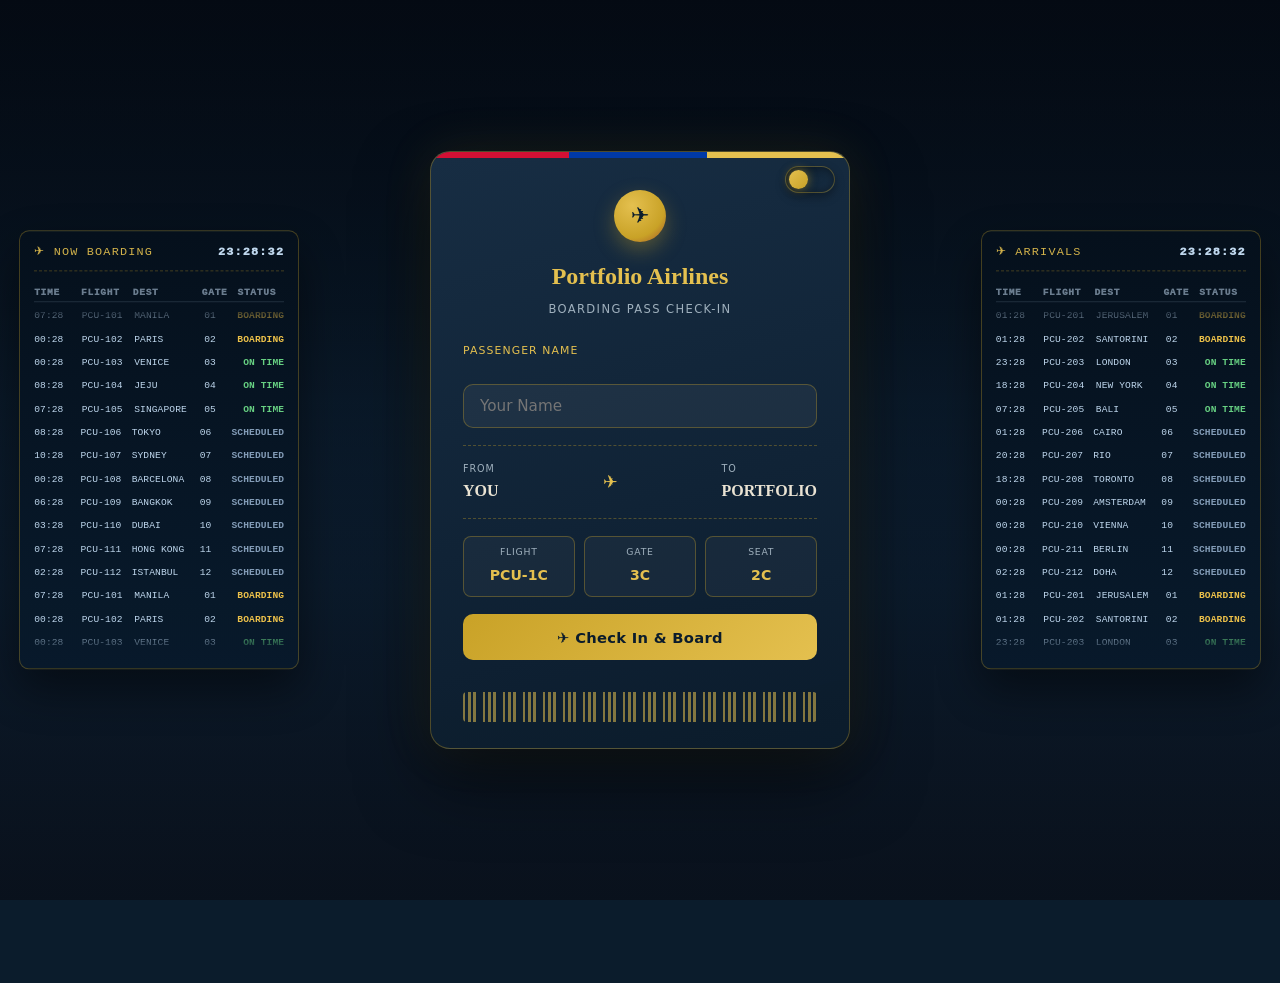
==== index.HTML @ b21888a1 "team ryzza" ====
<!DOCTYPE html>
<html lang="en">
<head>
  <meta charset="UTF-8" />
  <meta name="viewport" content="width=device-width, initial-scale=1.0" />
  <title>Soriano's Portfolio | Home</title>
  <link rel="stylesheet" href="style.CSS" />
  <link rel="stylesheet" href="fix.css" />
</head>
<body>

  <div class="network-glow"></div>

  <!-- NAVBAR -->
  <nav class="navbar">
    <div class="navbar-lang-corner" id="langDropdown">
      <button type="button" class="lang-dropdown-toggle" id="langDropdownToggle" aria-haspopup="listbox" aria-expanded="false">
        <img class="lang-flag" id="langDropdownFlag" src="https://flagcdn.com/24x18/us.png" alt="US flag" width="24" height="18">
        <span class="lang-code" id="langDropdownCode">EN</span>
        <svg class="lang-dropdown-arrow" viewBox="0 0 24 24" fill="none" xmlns="http://www.w3.org/2000/svg" aria-hidden="true">
          <path d="M6 9l6 6 6-6" stroke="currentColor" stroke-width="2" stroke-linecap="round" stroke-linejoin="round"/>
        </svg>
      </button>

      <ul class="lang-dropdown-menu" id="langDropdownMenu" role="listbox" aria-label="Language">
        <li role="option">
          <button type="button" class="lang-option" data-lang="en">
            <img class="lang-flag" src="https://flagcdn.com/24x18/us.png" alt="US flag" width="24" height="18">
            <span class="lang-name">English</span>
          </button>
        </li>

        <li role="option">
          <button type="button" class="lang-option" data-lang="es">
            <img class="lang-flag" src="https://flagcdn.com/24x18/es.png" alt="Spain flag" width="24" height="18">
            <span class="lang-name">Español</span>
          </button>
        </li>

        <li role="option">
          <button type="button" class="lang-option" data-lang="fr">
            <img class="lang-flag" src="https://flagcdn.com/24x18/fr.png" alt="France flag" width="24" height="18">
            <span class="lang-name">Français</span>
          </button>
        </li>

        <li role="option">
          <button type="button" class="lang-option" data-lang="ko">
            <img class="lang-flag" src="https://flagcdn.com/24x18/kr.png" alt="South Korea flag" width="24" height="18">
            <span class="lang-name">한국어</span>
          </button>
        </li>

        <li role="option">
          <button type="button" class="lang-option" data-lang="tl">
            <img class="lang-flag" src="https://flagcdn.com/24x18/ph.png" alt="Philippines flag" width="24" height="18">
            <span class="lang-name">Tagalog</span>
          </button>
        </li>

        <li role="option">
          <button type="button" class="lang-option" data-lang="ja">
            <img class="lang-flag" src="https://flagcdn.com/24x18/jp.png" alt="Japan flag" width="24" height="18">
            <span class="lang-name">日本語</span>
          </button>
        </li>
      </ul>
    </div>

    <ul>
      <li><a href="#page-home" class="nav-home" data-i18n="nav.home">Home</a></li>
      <li><a href="#about-me" class="nav-about" data-i18n="nav.about">About Me</a></li>
      <li><a href="#Skills" class="nav-skills" data-i18n="nav.skills">Skills</a></li>
      <li><a href="#Education" class="nav-education" data-i18n="nav.education">Education</a></li>
      <li><a href="#Achievements" class="nav-achievements" data-i18n="nav.achievements">Achievements</a></li>
      <li><a href="#Contact" class="nav-contact" data-i18n="nav.contact">Contact</a></li>
      <li class="mode-switch" id="modeSwitch">
        <span class="icon sun">☀️</span>
        <span class="icon moon">🌙</span>
      </li>
    </ul>
  </nav>

  <!-- HOME / HERO -->
  <section id="page-home">
    <div class="hero">
      <div class="hero-info">
        <span class="boarding-pass-label" data-i18n="hero.boardingPass">✈ BOARDING PASS</span>
        <span class="greeting"><strong data-i18n="hero.greeting">HELLO, I'M</strong></span>
        <h1>Gian Carlo D. Soriano</h1>
        <p class="subtitle" data-i18n="hero.subtitle">Bachelor of Science in Information Technology — 3rd-Year College Student</p>
        <h3 data-i18n="hero.tagline">"Learning technology today, serving the skies tomorrow"</h3>
        <a href="GIANSORIANO.pdf" download class="download-cv-btn">
          <svg viewBox="0 0 24 24" fill="none" xmlns="http://www.w3.org/2000/svg">
            <path d="M12 3V15M12 15L7 10M12 15L17 10" stroke="white" stroke-width="2" stroke-linecap="round" stroke-linejoin="round"/>
            <path d="M4 19H20" stroke="white" stroke-width="2" stroke-linecap="round"/>
          </svg>
          <span data-i18n="hero.cv">Download CV</span>
        </a>
      </div>

      <div class="hero-image-container">
        <img src="Picture.jpg" alt="Picture">
      </div>
    </div>

    <!-- FX teaser -->
    <a href="#about-me" class="fx-teaser" id="fxTeaser" aria-label="Live exchange rate preview: 1 US Dollar is about 58.50 pesos. Activate to see the full Currency Guide.">
      <span class="fx-teaser-icon" aria-hidden="true">💱</span>
      <span class="fx-teaser-text">
        <span class="fx-teaser-label">Live Exchange Rate</span>
        <span class="fx-teaser-value" id="fxTeaserValue"><img class="fx-teaser-flag" src="https://flagcdn.com/24x18/us.png" srcset="https://flagcdn.com/48x36/us.png 2x" width="24" height="18" alt="">1 USD ≈ ₱58.50</span>
      </span>
      <span class="fx-teaser-cta" aria-hidden="true">See full board →</span>
    </a>
  </section>

  <!-- ABOUT ME -->
  <section id="about-me" class="Content">
    <header>
      <span class="gate-tag" data-i18n="about.gate">Gate 01 · About</span>
      <h1 data-i18n="about.title">About Me</h1>
    </header>

    <p class="section-subtitle" data-i18n-html="about.text">
      Hi, my name is <strong>Gian Carlo D. Soriano</strong>, a 19-year-old third-year college student at
      Philippine Christian University, taking up Bachelor of Science in Information Technology.
      I don't back down from challenges — I'd rather meet them head-on. I may not end up working as a full-time developer,
      but I'm open to wherever this degree takes me. Outside of tech, I'm also working toward a future in service,
      with hopes of becoming a <strong>Flight Attendant</strong> someday. The precision, discipline, and adaptability
      I'm learning in IT are things I plan to carry with me, no matter where I end up.
    </p>

    <h3 data-i18n="about.tagline">Soon to be part of Philippine Airlines as a Flight Attendant.</h3>
  </section>

  <!-- Dream Destinations -->
  <section class="destinations-showcase" id="Destinations">
    <header class="destinations-header">
      <span class="destinations-tag" data-i18n="destinations.tag">✈ Now Boarding · Bucket List</span>
      <h2 data-i18n="destinations.title">Dream Destinations</h2>
      <p class="destinations-subtitle" data-i18n="destinations.subtitle">Places on my flight plan — where I hope to touch down someday.</p>
    </header>

    <div class="destinations-grid">
      <div class="destination-card">
        <img src="https://commons.wikimedia.org/wiki/Special:FilePath/Boracay_White_Beach.png?width=800" alt="Boracay, Philippines" loading="lazy">
        <span class="destination-caption"><strong>Boracay</strong><small>Philippines</small></span>
      </div>

      <div class="destination-card">
        <img src="https://commons.wikimedia.org/wiki/Special:FilePath/Eiffel_Tower_at_night_20150801-2.jpg?width=800" alt="Eiffel Tower, France" loading="lazy">
        <span class="destination-caption"><strong>Eiffel Tower</strong><small>France</small></span>
      </div>

      <div class="destination-card">
        <img src="https://commons.wikimedia.org/wiki/Special:FilePath/Rialto_Gondoliers.jpg?width=800" alt="Venice, Italy" loading="lazy">
        <span class="destination-caption"><strong>Venice</strong><small>Italy</small></span>
      </div>

      <div class="destination-card">
        <img src="https://commons.wikimedia.org/wiki/Special:FilePath/Korea-Jejudo-Cliff-01.jpg?width=800" alt="Jeju Island, South Korea" loading="lazy">
        <span class="destination-caption"><strong>Jeju Island</strong><small>South Korea</small></span>
      </div>

      <div class="destination-card">
        <img src="https://commons.wikimedia.org/wiki/Special:FilePath/Supertree_Grove,_Gardens_by_the_Bay,_Singapore_-_20120712-02.jpg?width=800" alt="Gardens by the Bay, Singapore" loading="lazy">
        <span class="destination-caption"><strong>Gardens by the Bay</strong><small>Singapore</small></span>
      </div>

      <div class="destination-card">
        <img src="https://commons.wikimedia.org/wiki/Special:FilePath/Dome_of_the_Rock_by_Peter_Mulligan.jpg?width=800" alt="Jerusalem, Israel" loading="lazy">
        <span class="destination-caption"><strong>Jerusalem</strong><small>Israel</small></span>
      </div>

      <div class="destination-card">
        <img src="https://commons.wikimedia.org/wiki/Special:FilePath/Oia,_Santorini_HDR_sunset.jpg?width=800" alt="Santorini, Greece" loading="lazy">
        <span class="destination-caption"><strong>Santorini</strong><small>Greece</small></span>
      </div>

      <div class="destination-card">
        <img src="https://commons.wikimedia.org/wiki/Special:FilePath/Elizabeth_Tower_and_the_north_front_of_the_Palace_of_Westminster,_London.jpg?width=800" alt="Big Ben, United Kingdom" loading="lazy">
        <span class="destination-caption"><strong>Big Ben</strong><small>United Kingdom</small></span>
      </div>

      <div class="destination-card">
        <img src="https://commons.wikimedia.org/wiki/Special:FilePath/Statue_of_Liberty_and_a_sightseeing_boat,_Liberty_Island,_New_York.jpg?width=800" alt="Statue of Liberty, USA" loading="lazy">
        <span class="destination-caption"><strong>Statue of Liberty</strong><small>USA</small></span>
      </div>

      <div class="destination-card">
        <img src="https://commons.wikimedia.org/wiki/Special:FilePath/Dubai_skyline_2015_%28crop%29.jpg?width=800" alt="Burj Khalifa, UAE" loading="lazy">
        <span class="destination-caption"><strong>Burj Khalifa</strong><small>UAE</small></span>
      </div>

      <div class="destination-card">
        <img src="https://commons.wikimedia.org/wiki/Special:FilePath/Fl%C3%A5msbana_train_at_Fl%C3%A5m_Station.jpg?width=800" alt="Flåmsbana, Norway" loading="lazy">
        <span class="destination-caption"><strong>Flåmsbana</strong><small>Norway</small></span>
      </div>

      <div class="destination-card">
        <img src="https://commons.wikimedia.org/wiki/Special:FilePath/Tegallalang_Rice_Terraces_Bali_1.jpg?width=800" alt="Bali, Indonesia" loading="lazy">
        <span class="destination-caption"><strong>Bali</strong><small>Indonesia</small></span>
      </div>
    </div>

    <!-- Foreign Exchange board -->
    <div class="fxboard" id="fxboard" role="region" aria-labelledby="fxboardTitleLabel">
      <div class="fxboard-header">
        <span class="fxboard-title" id="fxboardTitleLabel">Currency Guide</span>
        <div class="fxboard-clock">
          <span class="fxboard-time" id="fxboardTime">--:-- --</span>
          <span class="fxboard-date" id="fxboardDate">—</span>
        </div>
      </div>
      <div class="fxboard-body">
        <div class="fxboard-col" id="fxboardColA" role="table" aria-label="Exchange rates, part 1">
          <div class="fxboard-colhead" role="row">
            <span role="columnheader">COUNTRY</span><span role="columnheader">CURRENCY</span><span role="columnheader">RATE</span>
          </div>
        </div>
        <div class="fxboard-col" id="fxboardColB" role="table" aria-label="Exchange rates, part 2">
          <div class="fxboard-colhead" role="row">
            <span role="columnheader">COUNTRY</span><span role="columnheader">CURRENCY</span><span role="columnheader">RATE</span>
          </div>
        </div>
      </div>
      <p class="fxboard-credit">₱ value per 1 unit of foreign currency — live rates via <a href="https://www.frankfurter.app/" target="_blank" rel="noopener">Frankfurter.app</a> where available</p>
    </div>
  </section>

  <!-- Destination Lightbox -->
  <div class="destination-lightbox" id="destinationLightbox" aria-hidden="true">
    <button class="destination-lightbox-close" id="destinationLightboxClose" aria-label="Close">&times;</button>
    <button class="destination-lightbox-nav destination-lightbox-prev" id="destinationLightboxPrev" type="button" aria-label="Previous destination">&lsaquo;</button>
    <button class="destination-lightbox-nav destination-lightbox-next" id="destinationLightboxNext" type="button" aria-label="Next destination">&rsaquo;</button>
    <figure class="destination-lightbox-figure">
      <div class="destination-lightbox-stamp" id="destinationLightboxStamp" aria-hidden="true">
        <span>&#9992;</span>BUCKET LIST<span>CLEARED</span>
      </div>
      <img class="destination-lightbox-img" id="destinationLightboxImg" src="" alt="">
      <figcaption class="destination-lightbox-caption" id="destinationLightboxCaption"></figcaption>
    </figure>
  </div>

  <!-- SKILLS -->
  <section id="Skills" class="Content">
    <header>
      <span class="gate-tag" data-i18n="skills.gate">Gate 02 · Skills</span>
      <h1 data-i18n="skills.title">Skills</h1>
    </header>

    <ul class="skills-list">
      <li class="skill-card">
        <div class="skill-badge" aria-hidden="true">
          <span class="skill-wing skill-wing-left"></span>
          <span class="skill-emblem">🗨️</span>
          <span class="skill-wing skill-wing-right"></span>
        </div>
        <h3 class="skill-title" data-i18n="skills.communication.title">Communication</h3>
        <p class="skill-desc" data-i18n="skills.communication.desc">I speak up when it matters. I try to communicate ideas clearly and respectfully so we avoid misunderstandings and stay on the same page.</p>
      </li>

      <li class="skill-card">
        <div class="skill-badge" aria-hidden="true">
          <span class="skill-wing skill-wing-left"></span>
          <span class="skill-emblem">🧭</span>
          <span class="skill-wing skill-wing-right"></span>
        </div>
        <h3 class="skill-title" data-i18n="skills.leadership.title">Leadership</h3>
        <p class="skill-desc" data-i18n="skills.leadership.desc">For me, leadership isn't about giving orders — it's about earning people's trust. I try to guide, help, and encourage others so everyone gets a chance to contribute.</p>
      </li>

      <li class="skill-card">
        <div class="skill-badge" aria-hidden="true">
          <span class="skill-wing skill-wing-left"></span>
          <span class="skill-emblem">🤝</span>
          <span class="skill-wing skill-wing-right"></span>
        </div>
        <h3 class="skill-title" data-i18n="skills.teamwork.title">Teamwork</h3>
        <p class="skill-desc" data-i18n="skills.teamwork.desc">I collaborate openly, with respect and understanding, to help build a more positive environment — because no one should have to succeed alone.</p>
      </li>

      <li class="skill-card">
        <div class="skill-badge" aria-hidden="true">
          <span class="skill-wing skill-wing-left"></span>
          <span class="skill-emblem">💡</span>
          <span class="skill-wing skill-wing-right"></span>
        </div>
        <h3 class="skill-title" data-i18n="skills.initiative.title">Initiative</h3>
        <p class="skill-desc" data-i18n="skills.initiative.desc">I act on my own without waiting to be told. I look for ways to improve and stay eager to learn and take on more.</p>
      </li>
    </ul>
  </section>

  <!-- EDUCATION -->
  <section id="Education" class="Content">
    <header>
      <span class="gate-tag" data-i18n="education.gate">Gate 03 · Education</span>
      <h1 data-i18n="education.title">Education</h1>
    </header>

    <ul class="education-list">
      <li data-i18n-html="education.primary"><strong>Primary:</strong> Epifanio Delos Santos Elementary School (2012 - 2018)</li>
      <li data-i18n-html="education.secondary"><strong>Secondary:</strong> Manuel G. Araullo High School (2018 - 2022)</li>
      <li data-i18n-html="education.seniorHigh"><strong>Senior High School:</strong> Philippine Christian University Manila (2022 - 2024)</li>
      <li data-i18n-html="education.tertiary"><strong>Tertiary:</strong> Philippine Christian University Manila (2024 - Present)</li>
    </ul>
  </section>

  <!-- ACHIEVEMENTS -->
  <section id="Achievements" class="Content">
    <header>
      <span class="gate-tag" data-i18n="achievements.gate">Gate 04 · Achievements</span>
      <h1 data-i18n="achievements.title">Achievements</h1>
    </header>

    <ul class="achievements-list">
      <li data-icon="&#10003;"><a data-i18n="achievements.cert">Certificate Awardee (From Elementary to College)</a></li>
      <li data-icon="&#10022;"><a data-i18n="achievements.scholarship">Academic Scholarship Recipient</a></li>
      <li data-icon="&#9819;"><a data-i18n="achievements.classRep">Class Representative/President</a></li>
      <li data-icon="&#9873;"><a data-i18n="achievements.studentRep">Student Intramurals Representative (COI Dept. 2026)</a></li>
      <li data-icon="&#10070;"><a data-i18n="achievements.pro">Public Relations Officer (JPCS Org)</a></li>
      <li data-icon="&#9733;"><a data-i18n="achievements.honor">Consistent Honor (Grade 10 to Grade 12)</a></li>
    </ul>
  </section>

  <!-- CONTACT -->
  <section id="Contact">
    <header>
      <span class="gate-tag" data-i18n="contact.gate">Gate 05 · Contact</span>
      <h1 data-i18n="contact.title">Contact</h1>
    </header>
    <p>📞 09199360292</p>
    <p>✉️ sorianogiancarlo40@gmail.com</p>
    <p>📘 <a href="https://www.facebook.com/gian.soriano.935081" target="_blank" rel="noopener" class="contact-link">Gian Soriano</a></p>
    <p>🏠 San Isidro St. Singalong Malate Manila</p>
  </section>

  <footer>
    <p data-i18n="footer.text">&copy; 2026 Gian Soriano. All rights reserved.</p>
  </footer>

  <!-- Country Transition -->
  <div class="country-transition" id="countryTransition" aria-hidden="true">
    <div class="country-transition-bg" id="countryTransitionBg"></div>
    <div class="country-transition-veil"></div>
    <div class="country-transition-content">
      <span class="country-transition-flag" id="countryTransitionFlag"></span>
      <h2 class="country-transition-place" id="countryTransitionPlace"></h2>
    </div>
  </div>

  <!-- AI CHATBOT -->
  <div class="chatbot-toggle" id="chatbotToggle" role="button" tabindex="0" aria-label="Open chat assistant" aria-haspopup="dialog">
    <svg viewBox="0 0 24 24" fill="none" xmlns="http://www.w3.org/2000/svg">
      <path d="M21 3L2 10.5L10.5 13.5M21 3L13.5 21L10.5 13.5M21 3L10.5 13.5" stroke="white" stroke-width="2" stroke-linecap="round" stroke-linejoin="round"/>
    </svg>
  </div>

  <div class="chatbot-container" id="chatbotContainer">
    <header class="chatbot-header">
      <h3 data-i18n="chatbot.title">AI Assistant 🤖</h3>
      <button class="chatbot-close" id="chatbotClose">✕</button>
    </header>

    <div class="chatbot-messages" id="chatbotMessages">
      <div class="message bot-message" id="chatbotInitialMessage" data-i18n="chatbot.greeting">
        👋 Hello! Welcome to my Portfolio! How can I help you today?
      </div>
    </div>

    <form class="chatbot-input" id="chatbotForm">
      <input type="text" placeholder="Type your message..." id="chatbotText" data-i18n-placeholder="chatbot.placeholder" required>
      <button type="submit">➤</button>
    </form>
  </div>

  <!-- Boarding Pass Check-In Gate -->
  <div class="checkin-gate gate-hidden" id="checkinGate">
    <video class="checkin-gate-video checkin-gate-video-dark" id="checkinGateVideoDark" autoplay muted loop playsinline preload="auto" poster="https://commons.wikimedia.org/wiki/Special:FilePath/New_york_times_square-terabass.jpg?width=1200">
      <source src="https://videos.pexels.com/video-files/17898698/17898698-uhd_2560_1440_30fps.mp4" type="video/mp4">
    </video>

    <video class="checkin-gate-video checkin-gate-video-light" id="checkinGateVideoLight" muted loop playsinline preload="auto" poster="https://commons.wikimedia.org/wiki/Special:FilePath/Boracay_White_Beach.png?width=1200">
      <source src="https://cdn.pixabay.com/video/2023/07/29/173725-849818601_large.mp4" type="video/mp4">
    </video>
    <div class="checkin-gate-overlay"></div>

  <!-- Decorative airport departure/arrival boards — flank the boarding pass card. -->
  <div class="departure-board departure-board-left" aria-hidden="true">
  <div class="departure-board-title">
    ✈ NOW BOARDING <span class="departure-board-clock">00:00:00</span>
  </div>
  <div class="departure-board-row departure-board-head">
    <span>TIME</span><span>FLIGHT</span><span>DEST</span><span>GATE</span><span>STATUS</span>
  </div>
  <div class="departure-board-scroll">
    <div class="departure-board-list" id="departureBoardListLeft">
      <div class="departure-board-row" data-time="05:12" data-tz="Asia/Manila">
        <span class="db-time">--:--</span><span>PCU-101</span><span>MANILA</span><span>01</span><span class="db-status">--</span>
      </div>

      <div class="departure-board-row" data-time="05:28" data-tz="Europe/Paris">
        <span class="db-time">--:--</span><span>PCU-102</span><span>PARIS</span><span>02</span><span class="db-status">--</span>
      </div>

      <div class="departure-board-row" data-time="05:45" data-tz="Europe/Rome">
        <span class="db-time">--:--</span><span>PCU-103</span><span>VENICE</span><span>03</span><span class="db-status">--</span>
      </div>
      
      <div class="departure-board-row" data-time="06:03" data-tz="Asia/Seoul">
        <span class="db-time">--:--</span><span>PCU-104</span><span>JEJU</span><span>04</span><span class="db-status">--</span>
      </div>

      <div class="departure-board-row" data-time="06:22" data-tz="Asia/Singapore">
        <span class="db-time">--:--</span><span>PCU-105</span><span>SINGAPORE</span><span>05</span><span class="db-status">--</span>
      </div>
      
      <div class="departure-board-row" data-time="06:45" data-tz="Asia/Tokyo">
        <span class="db-time">--:--</span><span>PCU-106</span><span>TOKYO</span><span>06</span><span class="db-status">--</span>
      </div>

      <div class="departure-board-row" data-time="07:10" data-tz="Australia/Sydney">
        <span class="db-time">--:--</span><span>PCU-107</span><span>SYDNEY</span><span>07</span><span class="db-status">--</span>
      </div>

      <div class="departure-board-row" data-time="07:38" data-tz="Europe/Madrid">
        <span class="db-time">--:--</span><span>PCU-108</span><span>BARCELONA</span><span>08</span><span class="db-status">--</span>
      </div>

      <div class="departure-board-row" data-time="08:10" data-tz="Asia/Bangkok">
        <span class="db-time">--:--</span><span>PCU-109</span><span>BANGKOK</span><span>09</span><span class="db-status">--</span>
      </div>

      <div class="departure-board-row" data-time="08:45" data-tz="Asia/Dubai">
        <span class="db-time">--:--</span><span>PCU-110</span><span>DUBAI</span><span>10</span><span class="db-status">--</span>
      </div>

      <div class="departure-board-row" data-time="09:25" data-tz="Asia/Hong_Kong">
        <span class="db-time">--:--</span><span>PCU-111</span><span>HONG KONG</span><span>11</span><span class="db-status">--</span>
      </div>

      <div class="departure-board-row" data-time="10:05" data-tz="Europe/Istanbul">
        <span class="db-time">--:--</span><span>PCU-112</span><span>ISTANBUL</span><span>12</span><span class="db-status">--</span>
      </div>

      </div>
    </div>
  </div>
  
  <div class="departure-board departure-board-right" aria-hidden="true">
  <div class="departure-board-title">
    ✈ ARRIVALS <span class="departure-board-clock">00:00:00</span>
  </div>
  <div class="departure-board-row departure-board-head">
    <span>TIME</span><span>FLIGHT</span><span>DEST</span><span>GATE</span><span>STATUS</span>
  </div>
  <div class="departure-board-scroll">
    <div class="departure-board-list" id="departureBoardListRight">
      <div class="departure-board-row" data-time="05:18" data-tz="Asia/Jerusalem">
        <span class="db-time">--:--</span><span>PCU-201</span><span>JERUSALEM</span><span>01</span><span class="db-status">--</span>
      </div>

      <div class="departure-board-row" data-time="05:34" data-tz="Europe/Athens">
        <span class="db-time">--:--</span><span>PCU-202</span><span>SANTORINI</span><span>02</span><span class="db-status">--</span>
      </div>

      <div class="departure-board-row" data-time="05:52" data-tz="Europe/London">
        <span class="db-time">--:--</span><span>PCU-203</span><span>LONDON</span><span>03</span><span class="db-status">--</span>
      </div>

      <div class="departure-board-row" data-time="06:10" data-tz="America/New_York">
        <span class="db-time">--:--</span><span>PCU-204</span><span>NEW YORK</span><span>04</span><span class="db-status">--</span>
      </div>

      <div class="departure-board-row" data-time="06:30" data-tz="Asia/Makassar">
        <span class="db-time">--:--</span><span>PCU-205</span><span>BALI</span><span>05</span><span class="db-status">--</span>
      </div>

      <div class="departure-board-row" data-time="06:52" data-tz="Africa/Cairo">
        <span class="db-time">--:--</span><span>PCU-206</span><span>CAIRO</span><span>06</span><span class="db-status">--</span>
      </div>

      <div class="departure-board-row" data-time="07:18" data-tz="America/Sao_Paulo">
        <span class="db-time">--:--</span><span>PCU-207</span><span>RIO</span><span>07</span><span class="db-status">--</span>
      </div>

      <div class="departure-board-row" data-time="07:45" data-tz="America/Toronto">
        <span class="db-time">--:--</span><span>PCU-208</span><span>TORONTO</span><span>08</span><span class="db-status">--</span>
      </div>

      <div class="departure-board-row" data-time="08:15" data-tz="Europe/Amsterdam">
        <span class="db-time">--:--</span><span>PCU-209</span><span>AMSTERDAM</span><span>09</span><span class="db-status">--</span>
      </div>

      <div class="departure-board-row" data-time="08:50" data-tz="Europe/Vienna">
        <span class="db-time">--:--</span><span>PCU-210</span><span>VIENNA</span><span>10</span><span class="db-status">--</span>
      </div>

      <div class="departure-board-row" data-time="09:20" data-tz="Europe/Berlin">
        <span class="db-time">--:--</span><span>PCU-211</span><span>BERLIN</span><span>11</span><span class="db-status">--</span>
      </div>

      <div class="departure-board-row" data-time="09:55" data-tz="Asia/Qatar">
        <span class="db-time">--:--</span><span>PCU-212</span><span>DOHA</span><span>12</span><span class="db-status">--</span>
      </div>
      
      </div>
    </div>
  </div>
  
  <div class="checkin-card" id="checkinCard">
  <div class="checkin-mode-switch" id="checkinModeSwitch" role="button" tabindex="0" aria-label="Toggle background theme">
    <span class="icon sun">☀️</span>
    <span class="icon moon">🌙</span>
  </div>
  <div class="checkin-stripe"></div>
  <header class="checkin-header">
    <span class="checkin-plane-badge">✈</span>
    <h2>Portfolio Airlines</h2>
    <span class="checkin-tagline">Boarding Pass Check-In</span>
  </header>

  <div class="checkin-body">
    <label for="checkinName">Passenger Name</label>
    <input type="text" id="checkinName" placeholder="Your Name" autocomplete="off" maxlength="30">
    <p class="checkin-error" id="checkinError">Incorrect Name</p>

    <div class="checkin-route">
      <div class="checkin-route-point">
        <span>FROM</span>
        <strong>YOU</strong>
      </div>
      <span class="checkin-route-plane">✈</span>
      <div class="checkin-route-point">
        <span>TO</span>
        <strong>PORTFOLIO</strong>
      </div>
    </div>

    <div class="checkin-details">
      <div><span>FLIGHT</span><strong>PCU-1C</strong></div>
      <div><span>GATE</span><strong>3C</strong></div>
      <div><span>SEAT</span><strong id="checkinSeat">2C</strong></div>
    </div>

    <button type="button" id="checkinSubmit" class="checkin-btn">
      <span>✈ Check In &amp; Board</span>
    </button>
  </div>

    <div class="checkin-barcode" aria-hidden="true"></div>
  </div>
  </div>

  <script src="script.js"></script>
</body>
</html>
---- style.CSS ----
/* =============================================================
   FLIGHT PLAN — portfolio theme (v5, cabin-crew focused)
   Matches the real Portfolio.HTML structure exactly.
   Full aviation theme: navy/gold, PAL-inspired blue/red/white,
   an airport skyline, and a small fleet of planes on the horizon.
   ============================================================= */
   
:root {
  --navy: #0b1c2c;
  --navy-panel: #13293d;
  --navy-panel-2: #0e2233;
  --navy-panel-3: #182f45;
  --gold: #c9a227;
  --gold-bright: #e4c04f;
  --gold-soft: rgba(201, 162, 39, 0.35);
  --cream: #f4ecd8;
  --accent: #a3522c;
  --accent-bright: #c96a3d;
  --text-light: #eae3d3;
  --text-dim: #9fb0bd;

  /* Philippine Airlines–inspired livery hues, used only for the
     background plane — not a reproduction of the airline's logo */
  --pal-blue: #0039a6;
  --pal-red: #d21034;
  --pal-white: #f5f7fa;

  --serif: 'Fraunces', Georgia, serif;
  --sans: 'Space Grotesk', system-ui, -apple-system, sans-serif;

  --ease-premium: cubic-bezier(0.16, 1, 0.3, 1);
}

* {
  box-sizing: border-box;
  /* ✈️ AIRPLANE CURSOR — Gold */
  cursor: url('data:image/svg+xml;utf8,<svg xmlns="http://www.w3.org/2000/svg" viewBox="0 0 24 24" fill="%23e4c04f"><path d="M21 16v-2l-8-5V3.5c0-.83-.67-1.5-1.5-1.5S10 2.67 10 3.5V9l-8 5v2l8-2.5V19l-2 1.5V22l3.5-1 3.5 1v-1.5L13 19v-5.5l8 2.5z"/></svg>') 12 12, auto;
}

/* ✈️ BUTTON & LINK HOVER — Brighter Gold Airplane Cursor */
a:hover, button:hover, .chatbot-toggle:hover {
  cursor: url('data:image/svg+xml;utf8,<svg xmlns="http://www.w3.org/2000/svg" viewBox="0 0 24 24" fill="%23ffd700"><path d="M21 16v-2l-8-5V3.5c0-.83-.67-1.5-1.5-1.5S10 2.67 10 3.5V9l-8 5v2l8-2.5V19l-2 1.5V22l3.5-1 3.5 1v-1.5L13 19v-5.5l8 2.5z"/></svg>') 12 12, pointer;
}

html { scroll-behavior: smooth; scroll-padding-top: 90px; }

body {
  font-family: var(--sans);
  color: var(--text-light);
  background: var(--navy);
  min-height: 100vh;
  margin: 0;
  padding: 0;
  position: relative;
  overflow-x: hidden;
  line-height: 1.6;
  /* Sticky footer: body is a column flex container so the footer is
     pushed to the bottom of the viewport even on pages whose content
     (About Me, Skills, Achievements, Contact, etc.) is shorter than
     the screen — not just on Home where the hero fills the space. */
  display: flex;
  flex-direction: column;
}

body > * { position: relative; z-index: 1; }

/* =============================================================
   BACKGROUND — .network-glow
   Layered dusk-to-dawn sky: stars, drifting clouds, a small fleet
   of PAL-style planes with contrails, an airport skyline (control
   tower + terminal) on the horizon, and runway chase-lights.
   ============================================================= */
.network-glow {
  position: fixed;
  inset: 0;
  z-index: 0;
  pointer-events: none;
  overflow: hidden;
  background: linear-gradient(180deg,
    #040a13 0%,
    #0b1c2c 32%,
    #15304a 58%,
    #3a2a16 85%,
    #4a3016 100%
  );
}

/* twinkling stars */
.network-glow::before {
  content: "";
  position: absolute;
  inset: 0;
  background-image:
    radial-gradient(1.5px 1.5px at 15% 20%, rgba(234,227,211,0.6), transparent),
    radial-gradient(1.5px 1.5px at 35% 12%, rgba(234,227,211,0.5), transparent),
    radial-gradient(1px 1px at 55% 28%, rgba(234,227,211,0.4), transparent),
    radial-gradient(1.5px 1.5px at 75% 8%, rgba(234,227,211,0.55), transparent),
    radial-gradient(1px 1px at 85% 22%, rgba(234,227,211,0.35), transparent),
    radial-gradient(1.5px 1.5px at 25% 35%, rgba(234,227,211,0.35), transparent),
    radial-gradient(1px 1px at 65% 15%, rgba(234,227,211,0.45), transparent),
    radial-gradient(1.5px 1.5px at 45% 40%, rgba(234,227,211,0.3), transparent),
    radial-gradient(1px 1px at 92% 33%, rgba(234,227,211,0.4), transparent);
  animation: twinkle 4.5s ease-in-out infinite alternate;
}
@keyframes twinkle {
  0% { opacity: 0.55; }
  100% { opacity: 1; }
}

/* =============================================================
   EXTRA STARFIELD — a scattered handful of individually twinkling
   stars (a few brighter gold ones mixed in), layered on top of the
   base twinkling-stars gradient above for extra depth. Injected as
   one real SVG (.starfield-layer) right into .network-glow by
   script.js, sitting behind the planes/airport. Dark-mode only.
   ============================================================= */
.starfield-layer {
  position: absolute;
  inset: 0;
  opacity: 0.9;
  transition: opacity 1s ease;
}
.starfield-layer svg {
  position: absolute;
  inset: 0;
  width: 100%;
  height: 100%;
  display: block;
}
.star-point {
  fill: #eae3d3;
  filter: drop-shadow(0 0 3px rgba(234, 227, 211, 0.75));
  animation: starTwinkle 3.4s ease-in-out infinite;
  transform-origin: center;
  transform-box: fill-box;
}
.star-point.bright {
  fill: var(--gold-bright);
  filter: drop-shadow(0 0 5px rgba(228, 192, 79, 0.85));
}
@keyframes starTwinkle {
  0%, 100% { opacity: 0.4; transform: scale(0.85); }
  50%      { opacity: 1; transform: scale(1.2); }
}
body.light-mode .starfield-layer {
  opacity: 0;
}
@media (prefers-reduced-motion: reduce) {
  .star-point { animation: none; opacity: 0.85; }
}
@media (max-width: 640px) {
  .starfield-layer { opacity: 0.65; }
}

/* warm horizon glow, breathing slowly */
.network-glow .horizon-glow {
  position: absolute;
  left: 0; right: 0; bottom: -10%;
  height: 40%;
  background: radial-gradient(60% 100% at 50% 100%, rgba(228, 192, 79, 0.22), transparent 70%);
  animation: horizonPulse 8s ease-in-out infinite;
}
@keyframes horizonPulse {
  0%, 100% { opacity: 0.6; }
  50% { opacity: 1; }
}

/* drifting clouds — three layers, different speeds/depths */
.cloud {
  position: absolute;
  border-radius: 999px;
  background: rgba(234, 227, 211, 0.06);
  filter: blur(1px);
}
.cloud::before, .cloud::after {
  content: "";
  position: absolute;
  border-radius: 999px;
  background: inherit;
}
.cloud-1 { top: 10%; width: 180px; height: 34px; left: -20%; animation: driftSlow 48s linear infinite; }
.cloud-1::before { width: 90px; height: 50px; top: -22px; left: 20px; }
.cloud-1::after { width: 70px; height: 40px; top: -14px; left: 90px; }
.cloud-2 { top: 26%; width: 130px; height: 26px; left: -20%; animation: driftSlow 62s linear infinite; animation-delay: -18s; opacity: 0.8; }
.cloud-2::before { width: 60px; height: 34px; top: -14px; left: 16px; }
.cloud-2::after { width: 50px; height: 28px; top: -10px; left: 62px; }
.cloud-3 { top: 42%; width: 100px; height: 20px; left: -20%; animation: driftSlow 75s linear infinite; animation-delay: -40s; opacity: 0.55; }
.cloud-3::before { width: 46px; height: 26px; top: -10px; left: 12px; }
.cloud-3::after { width: 38px; height: 22px; top: -8px; left: 48px; }

@keyframes driftSlow {
  from { transform: translateX(0); }
  to   { transform: translateX(140vw); }
}

/* runway chase-lights along the bottom of the viewport */
.network-glow .runway-lights {
  position: absolute;
  left: 0; right: 0; bottom: 0;
  height: 4px;
  display: flex;
  gap: 26px;
  padding-left: 6px;
  overflow: hidden;
}
.runway-lights span {
  width: 8px; height: 4px; flex-shrink: 0;
  background: var(--gold);
  box-shadow: 0 0 8px rgba(201, 162, 39, 0.7);
  border-radius: 2px;
  animation: chaseLight 1.8s ease-in-out infinite;
}
@keyframes chaseLight {
  0%, 100% { opacity: 0.25; }
  50% { opacity: 1; }
}

/* --- the PAL-style plane, drawn as CSS shapes so its livery
   colors are ours to set (not a copy of any logo/artwork) --- */
.pal-plane {
  position: absolute;
  top: 16%;
  left: -14%;
  width: 130px;
  height: 46px;
  animation: palFlyAcross 32s linear infinite;
  will-change: transform;
}
.pal-plane .contrail {
  position: absolute;
  right: 100%; top: 21px;
  width: 160px; height: 3px;
  background: linear-gradient(90deg, transparent, rgba(245,247,250,0.35));
  border-radius: 2px;
}
.pal-plane .fuselage {
  position: absolute;
  left: 0; top: 16px;
  width: 120px; height: 16px;
  background: var(--pal-white);
  border-radius: 10px 40px 40px 10px;
  box-shadow: 0 0 14px rgba(245, 247, 250, 0.3);
}
.pal-plane .fuselage::before {
  content: "";
  position: absolute;
  right: -8px; top: 2px;
  width: 18px; height: 12px;
  background: var(--pal-white);
  border-radius: 0 30px 30px 0;
}
.pal-plane .stripe {
  position: absolute;
  left: 6px; top: 22px;
  width: 108px; height: 4px;
  background: var(--pal-blue);
  border-radius: 2px;
}
.pal-plane .stripe::after {
  content: "";
  position: absolute;
  left: 0; top: 6px;
  width: 108px; height: 2px;
  background: var(--pal-red);
  border-radius: 2px;
}
.pal-plane .tail {
  position: absolute;
  left: -2px; top: -8px;
  width: 22px; height: 30px;
  background: var(--pal-blue);
  clip-path: polygon(0% 100%, 100% 100%, 40% 0%);
}
.pal-plane .tail::after {
  content: "";
  position: absolute;
  left: 4px; top: 12px;
  width: 8px; height: 8px;
  background: var(--pal-red);
  border-radius: 50%;
}
.pal-plane .wing {
  position: absolute;
  left: 46px; top: 14px;
  width: 46px; height: 26px;
  background: var(--pal-white);
  clip-path: polygon(0% 40%, 60% 0%, 100% 100%, 10% 100%);
  opacity: 0.92;
}
@keyframes palFlyAcross {
  0%   { transform: translate(0, 0); opacity: 0; }
  4%   { opacity: 1; }
  50%  { transform: translate(60vw, -8vh); }
  96%  { opacity: 1; }
  100% { transform: translate(122vw, -14vh); opacity: 0; }
}

/* --- descending fleet: these depart from the right edge, high up,
   and glide down-left toward the terminal/passengers. The mirror
   is done on a nested .plane-flip wrapper (static scaleX(-1)) so
   it never fights the outer element's translate keyframe. --- */
.pal-plane.flight-down {
  left: auto;
  right: -14%;
  animation-name: palFlyDescend;
}
.pal-plane.flight-down .plane-flip {
  position: absolute;
  inset: 0;
  transform: scaleX(-1);
}
@keyframes palFlyDescend {
  0%   { transform: translate(0, 0); opacity: 0; }
  4%   { opacity: 1; }
  55%  { transform: translate(-58vw, 20vh); }
  94%  { opacity: 1; }
  100% { transform: translate(-108vw, 38vh); opacity: 0; }
}

/* --- the fleet: 10 planes total, each on its own path, speed,
   depth (via the independent `scale` property so it never fights
   the keyframe's `transform`) and delay, for a busy sky. Planes
   1–5 climb away (top right); planes 6–10 descend toward the
   passengers waiting near the terminal. --- */
.plane-1 { top: 10%; animation-duration: 26s; animation-delay: 0s;   scale: 0.85; opacity: 0.9; }
.plane-2 { top: 24%; animation-duration: 34s; animation-delay: -11s; scale: 1;    opacity: 1; }
.plane-3 { top: 36%; animation-duration: 41s; animation-delay: -23s; scale: 0.7;  opacity: 0.75; }
.plane-4 { top: 6%;  animation-duration: 29s; animation-delay: -6s;  scale: 1.1;  opacity: 1; }
.plane-5 { top: 30%; animation-duration: 47s; animation-delay: -34s; scale: 0.6;  opacity: 0.6; }
.plane-6  { top: 4%;  animation-duration: 30s; animation-delay: -4s;  scale: 0.9;  opacity: 0.85; }
.plane-7  { top: 14%; animation-duration: 38s; animation-delay: -16s; scale: 0.65; opacity: 0.7; }
.plane-8  { top: 20%; animation-duration: 25s; animation-delay: -9s;  scale: 1.05; opacity: 0.95; }
.plane-9  { top: 9%;  animation-duration: 44s; animation-delay: -28s; scale: 0.55; opacity: 0.55; }
.plane-10 { top: 27%; animation-duration: 33s; animation-delay: -19s; scale: 0.8;  opacity: 0.8; }

@media (max-width: 640px) {
  .pal-plane { width: 90px; height: 32px; }
  .pal-plane .fuselage { width: 84px; height: 11px; top: 11px; }
  .pal-plane .stripe { width: 76px; left: 4px; top: 15px; }
  .pal-plane .stripe::after { width: 76px; }
  .pal-plane .wing { left: 32px; top: 10px; width: 32px; height: 18px; }
  .pal-plane .tail { width: 16px; height: 21px; top: -6px; }
  /* keep the sky readable on small screens — 5 planes instead of 10 */
  .plane-4, .plane-5, .plane-8, .plane-9, .plane-10 { display: none; }
}

@media (prefers-reduced-motion: reduce) {
  .pal-plane, .cloud, .runway-lights span, .network-glow::before, .horizon-glow,
  .control-tower::after, .airport-terminal .window-row {
    animation: none !important;
  }
  .plane-2, .plane-3, .plane-4, .plane-5,
  .plane-6, .plane-7, .plane-8, .plane-9, .plane-10 { display: none; }
  .pal-plane.plane-1 { left: 8%; top: 16%; opacity: 1; scale: 1; }
}

/* =============================================================
   AIRPORT SKYLINE — control tower + terminal on the horizon,
   bottom-left, mirroring the chatbot bubble on the opposite corner.
   ============================================================= */
.airport-scene {
  position: absolute;
  left: 0; right: 0; bottom: 4px;
  height: 78px;
  pointer-events: none;
  opacity: 0.9;
}
.airport-terminal {
  position: absolute;
  left: 4%; bottom: 0;
  width: 190px; height: 30px;
  background: linear-gradient(180deg, rgba(24,47,69,0.92), rgba(10,25,40,0.97));
  border-top: 2px solid rgba(201, 162, 39, 0.4);
  box-shadow: 0 0 22px rgba(0,0,0,0.4);
}
.airport-terminal .window-row {
  position: absolute;
  left: 10px; right: 10px; top: 9px;
  height: 6px;
  background-image: repeating-linear-gradient(90deg, rgba(228, 192, 79, 0.8) 0 5px, transparent 5px 17px);
  animation: windowFlicker 5s ease-in-out infinite alternate;
}
@keyframes windowFlicker {
  0%, 100% { opacity: 0.55; }
  50% { opacity: 1; }
}
.control-tower {
  position: absolute;
  left: 21%; bottom: 0;
  width: 16px; height: 72px;
  background: linear-gradient(180deg, rgba(24,47,69,0.95), rgba(10,25,40,0.98));
  box-shadow: 0 0 16px rgba(0,0,0,0.35);
}
.control-tower::before {
  /* observation cab */
  content: "";
  position: absolute;
  top: -14px; left: -10px;
  width: 36px; height: 16px;
  background: rgba(15, 35, 55, 0.96);
  border: 1px solid rgba(201, 162, 39, 0.4);
  border-radius: 3px;
}
.control-tower::after {
  /* blinking beacon */
  content: "";
  position: absolute;
  top: -22px; left: 50%;
  transform: translateX(-50%);
  width: 6px; height: 6px;
  border-radius: 50%;
  background: var(--pal-red);
  box-shadow: 0 0 10px rgba(210, 16, 52, 0.9);
  animation: beaconBlink 1.4s steps(1, end) infinite;
}
@keyframes beaconBlink {
  0%, 49% { opacity: 1; }
  50%, 100% { opacity: 0.15; }
}
@media (max-width: 640px) {
  .airport-scene { transform: scale(0.72); transform-origin: bottom left; }
}
@media (prefers-reduced-motion: reduce) {
  .control-tower::after { animation: none; opacity: 0.7; }
  .airport-terminal .window-row { animation: none; opacity: 0.8; }
}

/* =============================================================
   FLEET LIVERIES + NATIONAL FLAGS — each of the 10 planes
   represents a different country: its livery uses a color
   scheme evoking that country's flagship airline (colors only —
   never a logo or wordmark), plus a small national-flag decal
   near the tail. Injected by script.js as extra classes/markup
   on the existing .pal-plane elements.
   ============================================================= */

.pal-plane.livery-usa .stripe        { background: #c8102e; }
.pal-plane.livery-usa .stripe::after { background: #003a70; }
.pal-plane.livery-usa .tail          { background: #003a70; }
.pal-plane.livery-usa .tail::after   { background: #c8102e; }

.pal-plane.livery-japan .stripe        { background: #bc002d; }
.pal-plane.livery-japan .stripe::after { background: transparent; }
.pal-plane.livery-japan .tail          { background: #bc002d; }
.pal-plane.livery-japan .tail::after   { background: #fff; }

.pal-plane.livery-uk .stripe        { background: #075aaa; }
.pal-plane.livery-uk .stripe::after { background: #c8102e; }
.pal-plane.livery-uk .tail          { background: #075aaa; }
.pal-plane.livery-uk .tail::after   { background: #c8102e; }

.pal-plane.livery-france .stripe        { background: #002157; }
.pal-plane.livery-france .stripe::after { background: #ed2939; }
.pal-plane.livery-france .tail          { background: #002157; }
.pal-plane.livery-france .tail::after   { background: #ed2939; }

.pal-plane.livery-germany .stripe        { background: #05164d; }
.pal-plane.livery-germany .stripe::after { background: #f9ba00; }
.pal-plane.livery-germany .tail          { background: #05164d; }
.pal-plane.livery-germany .tail::after   { background: #f9ba00; }

.pal-plane.livery-australia .stripe        { background: #e40000; }
.pal-plane.livery-australia .stripe::after { background: #fff; }
.pal-plane.livery-australia .tail          { background: #e40000; }
.pal-plane.livery-australia .tail::after   { background: #fff; }

.pal-plane.livery-singapore .stripe        { background: #fdb913; }
.pal-plane.livery-singapore .stripe::after { background: #003876; }
.pal-plane.livery-singapore .tail          { background: #003876; }
.pal-plane.livery-singapore .tail::after   { background: #fdb913; }

.pal-plane.livery-korea .stripe        { background: #00256c; }
.pal-plane.livery-korea .stripe::after { background: #c8102e; }
.pal-plane.livery-korea .tail          { background: #00256c; }
.pal-plane.livery-korea .tail::after   { background: #c8102e; }

.pal-plane.livery-uae .stripe        { background: #d4af37; }
.pal-plane.livery-uae .stripe::after { background: #c8102e; }
.pal-plane.livery-uae .tail          { background: #d4af37; }
.pal-plane.livery-uae .tail::after   { background: #c8102e; }

/* --- small national-flag decal near the tail of each plane --- */
.pal-plane .mini-flag {
  position: absolute;
  left: 3px; top: -6px;
  width: 9px; height: 6px;
  border-radius: 1px;
  overflow: hidden;
  box-shadow: 0 0 2px rgba(0,0,0,0.4);
}
.mini-flag.ph { background: linear-gradient(180deg, #0038a8 50%, #ce1126 50%); }
.mini-flag.ph::before {
  content: ""; position: absolute; left: 0; top: 0; bottom: 0; width: 48%;
  background: #fff; clip-path: polygon(0 0, 100% 50%, 0 100%);
}
.mini-flag.usa { background: repeating-linear-gradient(180deg, #b22234 0 1px, #fff 1px 2px); }
.mini-flag.usa::before {
  content: ""; position: absolute; left: 0; top: 0; width: 42%; height: 55%; background: #3c3b6e;
}
.mini-flag.japan { background: #f5f5f0; }
.mini-flag.japan::before {
  content: ""; position: absolute; left: 50%; top: 50%; width: 3px; height: 3px;
  border-radius: 50%; background: #bc002d; transform: translate(-50%, -50%);
}
.mini-flag.uk { background: #00247d; }
.mini-flag.uk::before {
  content: ""; position: absolute; inset: 0;
  background:
    linear-gradient(to bottom right, transparent 42%, #fff 42% 58%, transparent 58%),
    linear-gradient(to bottom left,  transparent 42%, #fff 42% 58%, transparent 58%);
}
.mini-flag.uk::after {
  content: ""; position: absolute; left: 50%; top: 0; bottom: 0; width: 1.5px;
  background: #cf142b; transform: translateX(-50%);
}
.mini-flag.france { background: linear-gradient(90deg, #0055a4 0 33%, #fff 33% 66%, #ef4135 66% 100%); }
.mini-flag.germany { background: linear-gradient(180deg, #000 0 33%, #dd0000 33% 66%, #ffce00 66% 100%); }
.mini-flag.australia { background: #00247d; }
.mini-flag.australia::before {
  content: ""; position: absolute; inset: 0;
  background: linear-gradient(to bottom right, transparent 42%, #fff 42% 58%, transparent 58%);
}
.mini-flag.singapore { background: linear-gradient(180deg, #ed2939 50%, #fff 50%); }
.mini-flag.korea { background: #fff; }
.mini-flag.korea::before {
  content: ""; position: absolute; left: 50%; top: 50%; width: 4px; height: 4px;
  border-radius: 50%; transform: translate(-50%, -50%);
  background: linear-gradient(180deg, #cd2e3a 50%, #0047a0 50%);
}
.mini-flag.uae { background: linear-gradient(180deg, #00732f 0 33%, #fff 33% 66%, #000 66% 100%); }
.mini-flag.uae::before {
  content: ""; position: absolute; left: 0; top: 0; bottom: 0; width: 26%; background: #ff0000;
}

/* mirrored planes (6-10) carry their mini-flag inside .plane-flip so it flips with the rest */
.pal-plane.flight-down .mini-flag { left: 3px; top: -6px; }

@media (max-width: 640px) {
  .pal-plane .mini-flag { width: 7px; height: 5px; top: -4px; }
}

/* =============================================================
   PASSENGERS — a small queue waiting near the terminal, plus
   the occasional traveler crossing the tarmac in the distance.
   Pure silhouettes (head + body), same warm/navy palette as the
   rest of the scene, injected by script.js — no HTML changes.
   ============================================================= */
.passengers-queue {
  position: absolute;
  left: 4%;
  bottom: 0;
  width: 190px;
  height: 22px;
  pointer-events: none;
}
.queue-passenger {
  position: absolute;
  bottom: 0;
  width: 6px;
  height: 15px;
  transform-origin: bottom center;
  animation: passengerSway 3.6s ease-in-out infinite;
}
.queue-passenger::before {
  /* head */
  content: "";
  position: absolute;
  top: 0; left: 50%;
  transform: translateX(-50%);
  width: 5px; height: 5px;
  border-radius: 50%;
  background: rgba(228, 192, 79, 0.6);
}
.queue-passenger::after {
  /* body */
  content: "";
  position: absolute;
  top: 5px; left: 0;
  width: 6px; height: 10px;
  background: rgba(9, 20, 33, 0.9);
  border-radius: 2px 2px 1px 1px;
  box-shadow: 0 0 4px rgba(0, 0, 0, 0.35);
}
@keyframes passengerSway {
  0%, 100% { transform: rotate(-1.5deg); }
  50%      { transform: rotate(1.5deg); }
}

/* a lone traveler that occasionally walks the length of the tarmac */
.walking-passenger {
  position: absolute;
  left: -4%;
  width: 6px;
  height: 11px;
  background: rgba(9, 20, 33, 0.85);
  border-radius: 2px 2px 1px 1px;
  opacity: 0;
  animation-name: passengerWalk;
  animation-timing-function: linear;
  animation-iteration-count: 1;
}
.walking-passenger::before {
  /* head */
  content: "";
  position: absolute;
  top: -6px; left: 50%;
  transform: translateX(-50%);
  width: 5px; height: 5px;
  border-radius: 50%;
  background: rgba(228, 192, 79, 0.55);
}
.walking-passenger::after {
  /* small rolling bag trailing behind */
  content: "";
  position: absolute;
  bottom: 0; left: -5px;
  width: 3px; height: 5px;
  background: rgba(9, 20, 33, 0.75);
  border-radius: 1px;
}
@keyframes passengerWalk {
  0%   { transform: translate(0, 0); opacity: 0; }
  6%   { opacity: 0.85; }
  25%  { transform: translate(25vw, -2px); }
  50%  { transform: translate(50vw, 0); }
  75%  { transform: translate(75vw, -2px); }
  94%  { opacity: 0.85; }
  100% { transform: translate(107vw, 0); opacity: 0; }
}

@media (max-width: 640px) {
  .passengers-queue { transform: scale(0.75); transform-origin: bottom left; }
}

main { display: block; max-width: 1100px; margin: 0 auto; padding: 0 24px; }

/* ================= PAGE SWITCHER (single-file, multi-page feel) =================
   Every "page" section is hidden by default so the correct one shows even
   before script.js has a chance to run; script.js reveals whichever page
   matches the current nav selection / URL hash. */
#page-home, #about-me, #Skills, #Education, #Achievements, #Contact, #Destinations { display: none; }

/* === NAVBAR === */
.navbar {
  position: sticky;
  top: 0;
  z-index: 1000;
  background: linear-gradient(180deg, rgba(14,34,51,0.9), rgba(14,34,51,0.8));
  backdrop-filter: blur(14px) saturate(150%);
  -webkit-backdrop-filter: blur(14px) saturate(150%);
  border-bottom: 1px solid var(--gold-soft);
  box-shadow: 0 6px 24px rgba(0,0,0,0.35);
  padding: 16px 20px;
  display: flex;
  align-items: center;
  justify-content: center;
}
.navbar ul {
  list-style: none;
  display: flex;
  justify-content: center;
  align-items: center;
  gap: 30px;
  margin: 0;
  padding: 0;
  flex-wrap: wrap;
}
.navbar a {
  color: var(--text-light);
  text-decoration: none;
  font-family: var(--sans);
  font-size: 0.95rem;
  font-weight: 500;
  letter-spacing: 0.03em;
  padding: 8px 6px;
  position: relative;
  transition: color 0.25s ease;
}
.navbar a:hover { color: var(--gold-bright); }
.navbar a.active { color: var(--gold-bright); font-weight: 700; }
.navbar a.active::after {
  content: "";
  position: absolute;
  left: 0; right: 0; bottom: -6px;
  height: 2px;
  background: linear-gradient(90deg, var(--gold), var(--accent-bright));
  box-shadow: 0 0 8px rgba(201, 162, 39, 0.6);
}

/* === Mode Switch === */
.mode-switch {
  list-style: none;
  margin-left: 10px;
  width: 54px;
  height: 29px;
  background: linear-gradient(135deg, var(--navy), var(--navy-panel-3));
  border: 1px solid var(--gold-soft);
  border-radius: 15px;
  position: relative;
  cursor: pointer;
  transition: all 0.3s ease;
  box-shadow: inset 0 0 8px rgba(0,0,0,0.4);
}
.mode-switch::after {
  content: '';
  position: absolute;
  top: 3px; left: 3px;
  width: 21px; height: 21px;
  background: linear-gradient(135deg, var(--gold-bright), var(--gold));
  border-radius: 50%;
  box-shadow: 0 0 10px rgba(201, 162, 39, 0.6);
  transition: all 0.3s ease;
}
.mode-switch .icon { position: absolute; top: 50%; transform: translateY(-50%); font-size: 12px; transition: opacity 0.3s ease; }
.mode-switch .sun { left: 5px; opacity: 1; }
.mode-switch .moon { right: 5px; opacity: 0; }

body.light-mode .mode-switch { background: linear-gradient(135deg, var(--cream), #e8dcc3); border-color: rgba(29, 79, 168, 0.4); }
body.light-mode .mode-switch::after { left: 28px; background: linear-gradient(135deg, var(--accent-bright), var(--accent)); }
body.light-mode .mode-switch .sun { opacity: 0; }
body.light-mode .mode-switch .moon { opacity: 1; }

/* === HOME/HERO === */
#page-home {
  flex-direction: column;
  align-items: stretch;
}

/* ---------- FX teaser — small preview card at the bottom of Home,
   linking to the full Foreign Exchange board on About Me /
   Destinations. Deliberately compact: one flag + rate + CTA. ---------- */
.fx-teaser {
  display: flex;
  align-items: center;
  gap: 14px;
  width: 100%;
  max-width: 1300px;
  margin: 0 auto 60px;
  padding: 0.9rem 1.4rem;
  border-radius: 14px;
  border: 1px solid var(--gold-soft);
  background: linear-gradient(90deg, rgba(179,16,46,0.14), rgba(11,61,145,0.14));
  text-decoration: none;
  cursor: pointer;
  transition: transform 0.2s ease, box-shadow 0.25s ease, border-color 0.25s ease;
}
.fx-teaser:hover {
  transform: translateY(-2px);
  box-shadow: 0 14px 32px rgba(0,0,0,0.3);
  border-color: var(--gold-bright);
}
.fx-teaser-icon { font-size: 1.4rem; flex: 0 0 auto; }
.fx-teaser-text {
  display: flex;
  flex-direction: column;
  gap: 2px;
  flex: 1 1 auto;
  min-width: 0;
}
.fx-teaser-label {
  font-family: var(--sans);
  font-size: 0.66rem;
  font-weight: 700;
  letter-spacing: 0.08em;
  text-transform: uppercase;
  color: var(--text-dim);
}
.fx-teaser-value {
  font-family: 'Courier New', ui-monospace, monospace;
  font-weight: 800;
  font-size: 1rem;
  color: var(--gold-bright);
  font-variant-numeric: tabular-nums;
  white-space: nowrap;
  overflow: hidden;
  text-overflow: ellipsis;
}
.fx-teaser-flag {
  width: 18px;
  height: 13px;
  object-fit: cover;
  border-radius: 2px;
  vertical-align: middle;
  box-shadow: 0 0 0 1px rgba(255,255,255,0.15);
  margin-right: 2px;
}
.fx-teaser-cta {
  flex: 0 0 auto;
  font-family: var(--sans);
  font-size: 0.78rem;
  font-weight: 700;
  color: var(--gold-bright);
  white-space: nowrap;
}
body.light-mode .fx-teaser {
  background: linear-gradient(90deg, rgba(179,16,46,0.08), rgba(29,79,168,0.08));
  border-color: rgba(29,79,168,0.3);
}
body.light-mode .fx-teaser-value { color: var(--accent); }
body.light-mode .fx-teaser-cta { color: var(--accent); }
body.light-mode .fx-teaser-label { color: #4a4a4a; }
@media (max-width: 640px) {
  .fx-teaser { flex-wrap: wrap; padding: 0.8rem 1rem; margin-bottom: 30px; }
  .fx-teaser-cta { width: 100%; text-align: right; }
}
.hero {
  display: flex;
  align-items: center;
  justify-content: space-between;
  gap: 50px;
  width: 100%;
  max-width: 1300px;
  margin: 60px auto;
  padding: 3.6rem 3.2rem;
  background:
    linear-gradient(90deg, var(--pal-red) 0 33%, var(--pal-blue) 33% 66%, var(--pal-red) 66% 100%) top / 100% 6px no-repeat,
    linear-gradient(160deg, rgba(24,47,69,0.92), rgba(11,28,44,0.94));
  backdrop-filter: blur(8px);
  border: 1px solid var(--gold-soft);
  border-radius: 18px;
  box-shadow: 0 25px 55px rgba(0,0,0,0.5), inset 0 1px 0 rgba(255,255,255,0.06);
  position: relative;
  overflow: hidden;
}
.hero::before {
  /* ticket-stub perforation edge, aviation nod */
  content: "";
  position: absolute;
  left: 0; top: 6px; bottom: 0;
  width: 10px;
  background: repeating-linear-gradient(180deg, var(--gold) 0 6px, transparent 6px 16px);
  opacity: 0.55;
}
.hero::after {
  /* corner fold, menu-card nod */
  content: "";
  position: absolute;
  top: 0; right: 0;
  width: 0; height: 0;
  border-style: solid;
  border-width: 0 46px 46px 0;
  border-color: transparent var(--accent) transparent transparent;
  opacity: 0.85;
}
.hero-info { flex: 1; display: flex; flex-direction: column; padding-left: 14px; }

/* "BOARDING PASS" ticket header — sits above the greeting */
.boarding-pass-label {
  display: block;
  order: -1;
  font-family: var(--sans);
  font-size: 0.72rem;
  font-weight: 700;
  letter-spacing: 3px;
  color: var(--text-dim);
  padding-bottom: 10px;
  margin-bottom: 18px;
  border-bottom: 1px dashed var(--gold-soft);
  width: fit-content;
}

/* boarding-pass style flight fields — sits below the quote */
.hero-info::after {
  content: "FLIGHT PCU·IT1C   ·   SEAT 2C   ·   GATE 3C   ·   ECONOMY CLASS";
  order: 1;
  font-family: 'Courier New', var(--sans), monospace;
  font-size: 0.72rem;
  font-weight: 600;
  letter-spacing: 1.5px;
  color: var(--gold-bright);
  opacity: 0.85;
  margin-top: 20px;
  padding-top: 14px;
  border-top: 1px dashed var(--gold-soft);
  width: fit-content;
}
.greeting {
  font-family: var(--sans);
  color: var(--gold-bright);
  font-size: 0.85rem;
  font-weight: 700;
  letter-spacing: 4px;
  text-transform: uppercase;
  margin-bottom: 16px;
  display: block;
}
.hero-info h1 {
  font-family: var(--serif);
  font-size: 3.3rem;
  font-weight: 600;
  line-height: 1.1;
  margin: 0 0 18px 0;
  color: var(--gold-bright); /* fallback if background-clip: text isn't supported */
  background: linear-gradient(100deg,
    var(--text-light) 0%, var(--text-light) 30%,
    var(--gold-bright) 50%,
    var(--text-light) 70%, var(--text-light) 100%);
  background-size: 220% auto;
  -webkit-background-clip: text;
  -webkit-text-fill-color: transparent;
  background-clip: text;
  animation: heroShimmer 5s linear infinite;
}
@keyframes heroShimmer {
  0%   { background-position: 200% 50%; }
  100% { background-position: -20% 50%; }
}
@media (prefers-reduced-motion: reduce) {
  .hero-info h1 { animation: none; }
}

/* typing effect on the hero name, right after the intro clears */
.typing-cursor {
  display: inline-block;
  width: 3px;
  height: 0.85em;
  margin-left: 3px;
  vertical-align: -0.08em;
  background: var(--gold-bright);
  box-shadow: 0 0 8px rgba(228, 192, 79, 0.6);
  animation: typingBlink 0.9s steps(1) infinite;
}
.typing-cursor.typing-done {
  animation: typingBlinkSlow 1.6s steps(1) infinite;
}
@keyframes typingBlink {
  0%, 49%  { opacity: 1; }
  50%, 100% { opacity: 0; }
}
@keyframes typingBlinkSlow {
  0%, 49%  { opacity: 0.6; }
  50%, 100% { opacity: 0; }
}
.hero-info .subtitle {
  font-family: var(--sans);
  color: var(--text-dim);
  font-size: 1.05rem;
  font-weight: 400;
  margin: 0 0 22px 0;
  line-height: 1.6;
}
.hero-info h3 {
  font-family: var(--serif);
  font-style: italic;
  font-weight: 500;
  color: var(--text-light);
  font-size: 1.1rem;
  margin: 0;
  padding: 16px 22px;
  border-left: 3px solid var(--gold);
  border-radius: 0 10px 10px 0;
  background: linear-gradient(90deg, rgba(201,162,39,0.1), rgba(29, 79, 168, 0.06));
  width: fit-content;
  box-shadow: 0 6px 18px rgba(0,0,0,0.25);
}

/* CTA button — sits below the quote, matches the PAL-blue livery color.
   !important on positioning/layout props below is defensive: fix.css
   loads after this file and may carry older rules for links inside
   .hero-info that would otherwise float/position this element. */
.hero-info .download-cv-btn {
  order: 2;
  position: static !important;
  float: none !important;
  top: auto !important; left: auto !important; right: auto !important; bottom: auto !important;
  display: inline-flex !important;
  align-items: center;
  gap: 10px;
  width: fit-content;
  margin: 26px 0 0 0 !important;
  padding: 13px 26px;
  font-family: var(--sans);
  font-size: 0.95rem;
  font-weight: 700;
  color: #fff;
  text-decoration: none;
  background: linear-gradient(135deg, #1c5fd6, var(--pal-blue));
  border-radius: 999px;
  box-shadow: 0 10px 24px rgba(0, 57, 166, 0.45), inset 0 1px 0 rgba(255,255,255,0.2);
  transition: transform 0.35s var(--ease-premium), box-shadow 0.35s var(--ease-premium), filter 0.25s ease;
  animation: ctaPulse 3.2s ease-in-out infinite;
}
@keyframes ctaPulse {
  0%, 100% { box-shadow: 0 10px 24px rgba(0, 57, 166, 0.45), inset 0 1px 0 rgba(255,255,255,0.2); }
  50%      { box-shadow: 0 10px 30px rgba(0, 57, 166, 0.7), 0 0 0 6px rgba(28,95,214,0.12), inset 0 1px 0 rgba(255,255,255,0.2); }
}
@media (prefers-reduced-motion: reduce) {
  .hero-info .download-cv-btn { animation: none; }
}
.download-cv-btn svg { width: 18px; height: 18px; flex-shrink: 0; }
.download-cv-btn:hover {
  transform: translateY(-3px);
  box-shadow: 0 14px 30px rgba(0, 57, 166, 0.55), inset 0 1px 0 rgba(255,255,255,0.25);
  filter: brightness(1.08);
}
.download-cv-btn:active { transform: translateY(-1px); }

.hero-image-container { flex-shrink: 0; position: relative; }
.hero-image-container::before {
  /* perforated tear-line between the main stub and the photo stub */
  content: "";
  position: absolute;
  left: -25px;
  top: -50px; bottom: -50px;
  width: 14px;
  transform: translateX(-50%);
  background-image:
    radial-gradient(circle at center, var(--gold-bright) 5px, transparent 6px),
    radial-gradient(circle at center, var(--gold-bright) 5px, transparent 6px),
    repeating-linear-gradient(180deg, var(--gold-soft) 0 6px, transparent 6px 16px);
  background-position: 50% 8px, 50% calc(100% - 8px), 50% 0;
  background-size: 12px 12px, 12px 12px, 2px 100%;
  background-repeat: no-repeat, no-repeat, repeat-y;
  opacity: 0.75;
}
.hero-image-container img {
  width: 220px;
  height: 310px;
  object-fit: cover;
  border-radius: 14px;
  border: 3px solid var(--gold-soft);
  outline: 5px solid rgba(201, 162, 39, 0.12);
  box-shadow: 0 18px 40px rgba(0,0,0,0.5), 0 0 30px rgba(201,162,39,0.15);
  display: block;
  transition: transform 0.4s ease, box-shadow 0.4s ease;
}
.hero-image-container img:hover {
  transform: translateY(-6px) scale(1.02);
  box-shadow: 0 22px 48px rgba(0,0,0,0.55), 0 0 45px rgba(201,162,39,0.3);
}
.hero-image-container::after {
  content: "✈ FLIGHT ATTENDANT ASPIRANT";
  position: absolute;
  bottom: -16px; left: 50%;
  transform: translateX(-50%);
  white-space: nowrap;
  font-family: var(--sans);
  font-size: 0.68rem;
  font-weight: 600;
  letter-spacing: 0.3px;
  color: var(--navy);
  background:
    repeating-linear-gradient(90deg, rgba(11,28,44,0.55) 0 2px, transparent 2px 4px, rgba(11,28,44,0.55) 4px 5px, transparent 5px 9px) top / 100% 9px no-repeat,
    linear-gradient(90deg, var(--gold-bright), var(--accent-bright));
  padding: 15px 16px 6px 16px;
  border-radius: 4px 4px 10px 10px;
  box-shadow: 0 6px 16px rgba(0,0,0,0.4);
}
@media (max-width: 768px) {
  /* stays side-by-side (row) like the boarding pass on desktop —
     just shrinks everything down so it still fits a narrow screen */
  .hero { flex-direction: row; align-items: center; padding: 2rem 1.4rem; gap: 20px; }
  .hero-info { padding-left: 0; }
  .hero-info h1 { font-size: 1.5rem; }
  .hero-info .subtitle { font-size: 0.82rem; }
  .hero-info h3 { font-size: 0.85rem; padding: 10px 14px; }
  .boarding-pass-label { font-size: 0.6rem; }
  .hero-info::after { font-size: 0.58rem; white-space: normal; }
  .download-cv-btn { padding: 10px 18px; font-size: 0.82rem; }
  .hero-image-containear img { width: 110px; height: 150px; }
  .hero-image-container::before { display: none; }
  .hero-image-container::after { font-size: 0.5rem; white-space: normal; text-align: center; width: 130px; padding: 10px 8px 5px 8px; }
}
@media (max-width: 520px) {
  /* extra-small phones: trim further but keep the row layout */
  .hero { padding: 1.6rem 1rem; gap: 12px; }
  .hero-info h1 { font-size: 1.15rem; }
  .hero-info .subtitle { font-size: 0.74rem; }
  .hero-info h3 { font-size: 0.74rem; padding: 8px 10px; }
  .hero-info::after { display: none; }
  .hero-image-container img { width: 82px; height: 112px; }
  .hero-image-container::after { display: none; }
}

/* === MY DREAM DESTINATIONS === */
.destinations-showcase {
  width: 90%;
  max-width: 1200px; 
  margin: 40px auto 60px;
  padding: 3rem 3.2rem 3.2rem;
  background: linear-gradient(165deg, rgba(24,47,69,0.9), rgba(14,34,51,0.94));
  backdrop-filter: blur(8px);
  border: 1px solid var(--gold-soft);
  border-radius: 18px;
  box-shadow: 0 20px 48px rgba(0,0,0,0.4), inset 0 1px 0 rgba(255,255,255,0.05);
  position: relative;
  overflow: hidden;
}
.destinations-showcase::before {
  content: "";
  position: absolute;
  top: 0; left: 0; right: 0;
  height: 5px;
  background: linear-gradient(90deg, var(--gold) 0%, var(--gold-bright) 35%, var(--accent-bright) 65%, var(--accent) 100%);
}
.destinations-header {
  display: flex;
  flex-direction: column;
  align-items: flex-start;
  margin-bottom: 2rem;
}
.destinations-tag {
  display: inline-block;
  order: -1;
  font-family: var(--sans);
  font-size: 0.65rem;
  font-weight: 600;
  letter-spacing: 0.16em;
  text-transform: uppercase;
  color: var(--gold-bright);
  background: rgba(201, 162, 39, 0.12);
  border: 1px solid var(--gold-soft);
  border-radius: 999px;
  padding: 4px 12px;
  margin-bottom: 10px;
}
.destinations-header h2 {
  font-family: var(--serif);
  font-weight: 600;
  font-size: 2rem;
  color: var(--gold-bright);
  margin: 0 0 0.6rem 0;
}
.destinations-subtitle {
  font-family: var(--sans);
  color: var(--text-dim);
  font-size: 1rem;
  margin: 0;
  max-width: 640px;
}

/* === FOREIGN EXCHANGE BOARD === */
.fxboard {
  margin: 3.2rem 0 2.4rem;
  border-radius: 14px;
  overflow: hidden;
  border: 1px solid var(--gold-soft);
  box-shadow: 0 0 0 1px rgba(201,162,39,0.15), 0 16px 40px rgba(0,0,0,0.35);
  background: #050d1a;
}
.fxboard-header {
  display: flex;
  align-items: center;
  justify-content: space-between;
  gap: 12px;
  flex-wrap: wrap;
  background: linear-gradient(135deg, #b3102e, #7a0a1f);
  padding: 12px 18px;
}
.fxboard-title {
  font-family: var(--sans);
  font-weight: 800;
  letter-spacing: 0.04em;
  font-size: 1.05rem;
  color: #fff;
  text-shadow: 0 1px 2px rgba(0,0,0,0.3);
}
.fxboard-clock {
  text-align: right;
  line-height: 1.15;
}
.fxboard-time {
  display: block;
  font-family: 'Courier New', ui-monospace, monospace;
  font-weight: 800;
  font-size: 1.3rem;
  color: #fff;
  font-variant-numeric: tabular-nums;
}
.fxboard-date {
  display: block;
  font-family: var(--sans);
  font-size: 0.7rem;
  color: rgba(255,255,255,0.85);
}
.fxboard-body {
  display: grid;
  grid-template-columns: 1fr 1fr;
  gap: 0 14px;
  padding: 14px 18px 6px;
  background:
    radial-gradient(circle at 20% 10%, rgba(11,61,145,0.35), transparent 55%),
    linear-gradient(180deg, #0a1d3d 0%, #061024 100%);
}
.fxboard-colhead {
  display: grid;
  grid-template-columns: 1.5fr 1.7fr 0.9fr;
  gap: 6px;
  background: linear-gradient(135deg, #b3102e, #7a0a1f);
  color: #fff;
  font-family: var(--sans);
  font-size: 0.62rem;
  font-weight: 800;
  letter-spacing: 0.06em;
  padding: 5px 10px;
  border-radius: 5px;
  margin-bottom: 4px;
}
.fxboard-colhead span:nth-child(3) { text-align: right; }
.fxboard-row {
  display: grid;
  grid-template-columns: 1.5fr 1.7fr 0.9fr;
  gap: 6px;
  align-items: center;
  padding: 4px 10px;
  border-radius: 4px;
  margin-bottom: 3px;
  background: rgba(11, 61, 145, 0.16);
}
.fxboard-row:nth-child(even) { background: rgba(11, 61, 145, 0.28); }
.fxboard-country {
  display: flex;
  align-items: center;
  gap: 6px;
  font-family: var(--sans);
  font-size: 0.76rem;
  font-weight: 700;
  color: #eaf1ff;
  white-space: nowrap;
  overflow: hidden;
  text-overflow: ellipsis;
}
.fxboard-flag {
  width: 21px;
  height: 15px;
  object-fit: cover;
  border-radius: 2px;
  vertical-align: middle;
  box-shadow: 0 0 0 1px rgba(255,255,255,0.15);
}
.fxboard-currency {
  font-family: var(--sans);
  font-size: 0.7rem;
  color: #9fc1ef;
  white-space: nowrap;
  overflow: hidden;
  text-overflow: ellipsis;
}
.fxboard-rate {
  font-family: 'Courier New', ui-monospace, monospace;
  font-size: 0.82rem;
  font-weight: 800;
  color: #ffe066;
  text-align: right;
  font-variant-numeric: tabular-nums;
}
.fxboard-credit {
  margin: 4px 0 0;
  padding: 8px 18px 14px;
  text-align: center;
  font-family: var(--sans);
  font-size: 0.64rem;
  color: rgba(207, 232, 255, 0.45);
  background: #061024;
}
.fxboard-credit a {
  color: #ffe066;
  text-decoration: none;
  border-bottom: 1px dotted rgba(255,224,102,0.5);
}
.fxboard-credit a:hover { border-bottom-style: solid; }
body.light-mode .fxboard-title,
body.light-mode .fxboard-time,
body.light-mode .fxboard-date { color: #fff; }
body.light-mode .fxboard {
  border-color: rgba(29, 79, 168, 0.25);
  box-shadow: 0 0 0 1px rgba(29,79,168,0.12), 0 16px 40px rgba(20,36,56,0.18);
}
body.light-mode .fxboard-body {
  background:
    radial-gradient(circle at 20% 10%, rgba(29,79,168,0.08), transparent 55%),
    linear-gradient(180deg, #fffdf8 0%, #f4ecd8 100%);
}
body.light-mode .fxboard-row {
  background: rgba(29, 79, 168, 0.05);
}
body.light-mode .fxboard-row:nth-child(even) {
  background: rgba(29, 79, 168, 0.1);
}
body.light-mode .fxboard-country {
  color: #142438;
}
body.light-mode .fxboard-currency {
  color: #4a6a92;
}
body.light-mode .fxboard-rate {
  color: var(--accent);
}
body.light-mode .fxboard-credit {
  background: #f4ecd8;
  color: rgba(20, 36, 56, 0.55);
}
body.light-mode .fxboard-credit a {
  color: var(--accent);
  border-bottom-color: rgba(29,79,168,0.4);
}
@media (max-width: 640px) {
  .fxboard-body { grid-template-columns: 1fr; padding: 12px 12px 4px; }
  .fxboard-header { padding: 10px 14px; }
  .fxboard-title { font-size: 0.85rem; }
  .fxboard-time { font-size: 1.05rem; }
}

.destinations-grid {
  display: grid;
  grid-template-columns: repeat(3, 1fr);
  gap: 1.5rem;
}
.destination-card {
  position: relative;
  border-radius: 14px;
  overflow: hidden;
  aspect-ratio: 4 / 3;
  border: 1px solid var(--gold-soft);
  box-shadow: 0 10px 24px rgba(0,0,0,0.28);
  cursor: pointer;
  transition: transform 0.4s var(--ease-premium), box-shadow 0.35s ease, border-color 0.35s ease;
}
.destination-card img {
  width: 100%;
  height: 100%;
  object-fit: cover;
  display: block;
  transition: transform 0.5s ease;
}
.destination-card::after {
  /* scrim so the caption stays legible over any photo */
  content: "";
  position: absolute;
  inset: 0;
  background: linear-gradient(180deg, transparent 55%, rgba(4,10,17,0.88) 100%);
  pointer-events: none;
}
.destination-card:hover {
  transform: translateY(-5px);
  border-color: var(--gold);
  box-shadow: 0 18px 36px rgba(0,0,0,0.4), 0 0 24px rgba(201,162,39,0.18);
}
.destination-card:hover img {
  transform: scale(1.08);
}
.destination-caption {
  position: absolute;
  left: 0; right: 0; bottom: 0;
  z-index: 1;
  display: flex;
  flex-direction: column;
  gap: 1px;
  padding: 10px 12px 9px;
}
.destination-caption strong {
  font-family: var(--serif);
  font-weight: 600;
  font-size: 0.98rem;
  color: var(--text-light);
  line-height: 1.2;
}
.destination-caption small {
  font-family: var(--sans);
  font-size: 0.68rem;
  letter-spacing: 0.05em;
  text-transform: uppercase;
  color: var(--gold-bright);
}
.destinations-fx-credit {
  text-align: center;
  font-size: 0.7rem;
  color: var(--text-secondary, rgba(255,255,255,0.45));
  margin-top: 1.2rem;
}
.destinations-fx-credit a {
  color: var(--gold-bright);
  text-decoration: none;
  border-bottom: 1px dotted rgba(201, 162, 39, 0.5);
}
.destinations-fx-credit a:hover {
  border-bottom-style: solid;
}
body.light-mode .destinations-fx-credit { color: rgba(20,36,56,0.55); }
body.light-mode .destinations-showcase {
  background: linear-gradient(165deg, rgba(255,253,248,0.95), rgba(244,236,216,0.92));
  border-color: rgba(29, 79, 168, 0.25);
}
body.light-mode .destinations-header h2 { color: #142438; }
body.light-mode .destinations-subtitle { color: #4a4a4a; }
body.light-mode .destinations-tag {
  color: var(--accent);
  background: rgba(29, 79, 168, 0.06);
  border-color: rgba(29, 79, 168, 0.3);
}
body.light-mode .destination-card { border-color: rgba(29, 79, 168, 0.2); }
body.light-mode .destination-card:hover { border-color: var(--accent); }

@media (max-width: 900px) {
  .destinations-grid { grid-template-columns: repeat(2, 1fr); }
}
@media (max-width: 640px) {
  .destinations-showcase { width: auto; margin: 44px 16px; padding: 2.2rem 1.7rem; }
  .destinations-header h2 { font-size: 1.5rem; }
  .destinations-grid { grid-template-columns: 1fr; gap: 1rem; }
}
@media (prefers-reduced-motion: reduce) {
  .destination-card, .destination-card img { transition: none; }
}

/* ---------- DESTINATION LIGHTBOX (click a picture to view it larger) ---------- */
.destination-lightbox {
  position: fixed;
  inset: 0;
  z-index: 1000;
  display: flex;
  align-items: center;
  justify-content: center;
  padding: 4vh 4vw;
  background: rgba(4, 10, 17, 0.9);
  backdrop-filter: blur(6px);
  opacity: 0;
  visibility: hidden;
  transition: opacity 0.3s ease, visibility 0.3s ease;
}
.destination-lightbox.is-open {
  opacity: 1;
  visibility: visible;
}
.destination-lightbox-figure {
  position: relative;
  margin: 0;
  max-width: min(1100px, 92vw);
  max-height: 88vh;
  display: flex;
  flex-direction: column;
  align-items: center;
  transform: scale(0.92);
  transition: transform 0.3s var(--ease-premium);
}
.destination-lightbox.is-open .destination-lightbox-figure {
  transform: scale(1);
}
.destination-lightbox-img {
  max-width: 100%;
  max-height: 78vh;
  object-fit: contain;
  border-radius: 12px;
  border: 1px solid var(--gold-soft);
  box-shadow: 0 24px 60px rgba(0,0,0,0.55);
}
.destination-lightbox-caption {
  margin-top: 14px;
  font-family: var(--sans);
  font-size: 0.85rem;
  letter-spacing: 0.04em;
  color: var(--text-light);
  text-align: center;
}
.destination-lightbox-caption strong {
  font-family: var(--serif);
  font-size: 1.1rem;
  color: var(--gold-bright);
  margin-right: 8px;
}
.destination-lightbox-close {
  position: absolute;
  top: 22px;
  right: 28px;
  width: 42px;
  height: 42px;
  border-radius: 50%;
  border: 1px solid var(--gold-soft);
  background: rgba(14, 34, 51, 0.7);
  color: var(--text-light);
  font-size: 1.6rem;
  line-height: 1;
  display: flex;
  align-items: center;
  justify-content: center;
  cursor: pointer;
  transition: background 0.25s ease, border-color 0.25s ease, transform 0.25s ease;
}
.destination-lightbox-close:hover {
  border-color: var(--gold);
  background: rgba(14, 34, 51, 0.95);
  transform: rotate(90deg);
}
body.light-mode .destination-lightbox { background: rgba(20, 36, 56, 0.85); }
body.light-mode .destination-lightbox-caption { color: #142438; }
body.light-mode .destination-lightbox-close {
  background: rgba(255, 253, 248, 0.85);
  color: #142438;
  border-color: rgba(29, 79, 168, 0.3);
}

/* ---- prev / next navigation between destinations ---- */
.destination-lightbox-nav {
  position: absolute;
  top: 50%;
  transform: translateY(-50%);
  width: 44px;
  height: 44px;
  border-radius: 50%;
  border: 1px solid var(--gold-soft);
  background: rgba(14, 34, 51, 0.7);
  color: var(--text-light);
  font-size: 1.7rem;
  line-height: 1;
  display: flex;
  align-items: center;
  justify-content: center;
  cursor: pointer;
  transition: background 0.25s ease, border-color 0.25s ease, transform 0.25s ease;
}
.destination-lightbox-nav:hover {
  border-color: var(--gold);
  background: rgba(14, 34, 51, 0.95);
  transform: translateY(-50%) scale(1.1);
}
.destination-lightbox-prev { left: 22px; }
.destination-lightbox-next { right: 22px; }
body.light-mode .destination-lightbox-nav {
  background: rgba(255, 253, 248, 0.85);
  color: #142438;
  border-color: rgba(29, 79, 168, 0.3);
}

/* ---- "customs stamp" that hits the corner of the photo on open/step,
   like a passport getting stamped for a bucket-list destination ---- */
.destination-lightbox-stamp {
  position: absolute;
  top: 16px;
  left: 16px;
  width: 92px;
  height: 92px;
  border: 3px solid var(--gold-bright);
  border-radius: 50%;
  display: flex;
  flex-direction: column;
  align-items: center;
  justify-content: center;
  gap: 2px;
  font-family: var(--sans);
  font-weight: 700;
  font-size: 0.56rem;
  letter-spacing: 0.05em;
  text-align: center;
  color: var(--gold-bright);
  opacity: 0;
  pointer-events: none;
  mix-blend-mode: screen;
  z-index: 1;
}
.destination-lightbox-stamp::before {
  content: "";
  position: absolute;
  inset: 7px;
  border: 1px solid var(--gold-bright);
  border-radius: 50%;
}
.destination-lightbox-stamp span:first-child { font-size: 1.05rem; }
.destination-lightbox-stamp.stamp-play {
  animation: destinationStampHit 0.5s cubic-bezier(0.2, 0.85, 0.3, 1) 0.3s both;
}
@keyframes destinationStampHit {
  0%   { opacity: 0; transform: rotate(-20deg) scale(2.6); }
  55%  { opacity: 0.9; transform: rotate(-13deg) scale(0.9); }
  75%  { opacity: 1; transform: rotate(-16deg) scale(1.05); }
  100% { opacity: 0.88; transform: rotate(-15deg) scale(1); }
}

@media (max-width: 640px) {
  .destination-lightbox-close { top: 12px; right: 14px; width: 36px; height: 36px; font-size: 1.3rem; }
  .destination-lightbox-nav { width: 36px; height: 36px; font-size: 1.4rem; }
  .destination-lightbox-prev { left: 8px; }
  .destination-lightbox-next { right: 8px; }
  .destination-lightbox-stamp { width: 68px; height: 68px; font-size: 0.42rem; top: 10px; left: 10px; }
  .destination-lightbox-stamp span:first-child { font-size: 0.8rem; }
}
@media (prefers-reduced-motion: reduce) {
  .destination-lightbox, .destination-lightbox-figure, .destination-lightbox-close, .destination-lightbox-nav { transition: none; }
  .destination-lightbox-stamp.stamp-play { animation: none !important; opacity: 0.9; transform: rotate(-15deg) scale(1); }
}

#about-me {
  width: 90%;
  max-width: 1200px; /* <-- About Me panel width */
  margin: 100px auto;
  padding: 3.2rem 3.2rem;
  background: linear-gradient(165deg, rgba(24,47,69,0.9), rgba(14,34,51,0.94));
  backdrop-filter: blur(8px);
  border: 1px solid var(--gold-soft);
  border-radius: 18px;
  box-shadow: 0 20px 48px rgba(0,0,0,0.4), inset 0 1px 0 rgba(255,255,255,0.05);
  position: relative;
  overflow: hidden;
  transition: transform 0.35s ease, box-shadow 0.35s ease, border-color 0.35s ease, opacity 0.7s ease;
}

/* Each section panel below shares the same look, but now has its
   OWN max-width — adjust each one independently right here. */
#Skills {
  width: 90%;
  max-width: 850px; /* <-- Skills panel width */
  margin: 100px auto;
  padding: 3.2rem 3.2rem;
  background: linear-gradient(165deg, rgba(24,47,69,0.9), rgba(14,34,51,0.94));
  backdrop-filter: blur(8px);
  border: 1px solid var(--gold-soft);
  border-radius: 18px;
  box-shadow: 0 20px 48px rgba(0,0,0,0.4), inset 0 1px 0 rgba(255,255,255,0.05);
  position: relative;
  overflow: hidden;
  transition: transform 0.35s ease, box-shadow 0.35s ease, border-color 0.35s ease, opacity 0.7s ease;
}
#Education {
  width: 90%;
  max-width: 850px; /* <-- Education panel width */
  margin: 100px auto;
  padding: 3.2rem 3.2rem;
  background: linear-gradient(165deg, rgba(24,47,69,0.9), rgba(14,34,51,0.94));
  backdrop-filter: blur(8px);
  border: 1px solid var(--gold-soft);
  border-radius: 18px;
  box-shadow: 0 20px 48px rgba(0,0,0,0.4), inset 0 1px 0 rgba(255,255,255,0.05);
  position: relative;
  overflow: hidden;
  transition: transform 0.35s ease, box-shadow 0.35s ease, border-color 0.35s ease, opacity 0.7s ease;
}
#Achievements {
  width: 90%;
  max-width: 850px; /* <-- Achievements panel width */
  margin: 100px auto;
  padding: 3.2rem 3.2rem;
  background: linear-gradient(165deg, rgba(24,47,69,0.9), rgba(14,34,51,0.94));
  backdrop-filter: blur(8px);
  border: 1px solid var(--gold-soft);
  border-radius: 18px;
  box-shadow: 0 20px 48px rgba(0,0,0,0.4), inset 0 1px 0 rgba(255,255,255,0.05);
  position: relative;
  overflow: hidden;
  transition: transform 0.35s ease, box-shadow 0.35s ease, border-color 0.35s ease, opacity 0.7s ease;
}
#Contact {
  width: 90%;
  max-width: 850px; /* <-- Contact panel width */
  margin: 100px auto;
  padding: 3.2rem 3.2rem;
  background: linear-gradient(165deg, rgba(24,47,69,0.9), rgba(14,34,51,0.94));
  backdrop-filter: blur(8px);
  border: 1px solid var(--gold-soft);
  border-radius: 18px;
  box-shadow: 0 20px 48px rgba(0,0,0,0.4), inset 0 1px 0 rgba(255,255,255,0.05);
  position: relative;
  overflow: hidden;
  transition: transform 0.35s ease, box-shadow 0.35s ease, border-color 0.35s ease, opacity 0.7s ease;
}

#about-me:hover, #Skills:hover, #Education:hover, #Achievements:hover, #Contact:hover {
  transform: translateY(-4px);
  border-color: rgba(201, 162, 39, 0.5);
  box-shadow: 0 26px 60px rgba(0,0,0,0.45), 0 0 40px rgba(201,162,39,0.1);
}

/* top accent bar, gold fading into aviation blue */
#about-me::before, #Skills::before, #Education::before, #Achievements::before, #Contact::before {
  content: "";
  position: absolute;
  top: 0; left: 0; right: 0;
  height: 5px;
  background: linear-gradient(90deg, var(--gold) 0%, var(--gold-bright) 35%, var(--accent-bright) 65%, var(--accent) 100%);
}

/* alternating corner fold, gold / aviation-blue */
#about-me::after, #Education::after, #Contact::after {
  content: "";
  position: absolute;
  top: 0; right: 0;
  width: 0; height: 0;
  border-style: solid;
  border-width: 0 38px 38px 0;
  border-color: transparent var(--gold) transparent transparent;
  opacity: 0.5;
}
#Skills::after, #Achievements::after {
  content: "";
  position: absolute;
  top: 0; right: 0;
  width: 0; height: 0;
  border-style: solid;
  border-width: 0 38px 38px 0;
  border-color: transparent var(--accent) transparent transparent;
  opacity: 0.5;
}
#about-me header, #Skills header, #Education header, #Achievements header, #Contact header {
  margin-bottom: 1.8rem;
}
#about-me header h1, #Skills header h1, #Education header h1, #Achievements header h1, #Contact header h1 {
  font-family: var(--serif);
  font-weight: 600;
  font-size: 2rem;
  color: var(--gold-bright);
  margin: 0 0 0.7rem 0;
  display: inline-flex;
  align-items: center;
  gap: 12px;
}

#about-me header::after, #Skills header::after, #Education header::after, #Achievements header::after, #Contact header::after {
  content: "";
  display: block;
  width: 0; height: 3px;
  background: linear-gradient(90deg, var(--accent-bright), var(--gold), transparent);
  border-radius: 3px;
  transition: width 0.9s var(--ease-premium) 0.15s;
}
.reveal.in-view header::after { width: 80px; }
@media (prefers-reduced-motion: reduce) {
  #about-me header::after, #Skills header::after, #Education header::after, #Achievements header::after, #Contact header::after {
    width: 80px;
    transition: none;
  }
}
@media (max-width: 640px) {
  #about-me, #Skills, #Education, #Achievements, #Contact { width: auto; margin: 44px 16px; padding: 2.2rem 1.7rem; }
  #about-me header h1, #Skills header h1, #Education header h1, #Achievements header h1, #Contact header h1 { font-size: 1.5rem; }
}

/* === ABOUT ME === */
#about-me .section-subtitle {
  font-family: var(--sans);
  color: var(--text-dim);
  font-size: 1.09rem;
  line-height: 1.85;
  margin: 0 0 2.7rem 0;
  max-width: 1300px;
  padding: 2.1rem 1.6rem 1.4rem 1.6rem;
  background: rgba(10, 25, 40, 0.4);
  border-radius: 12px;
  border-left: 3px solid var(--gold-soft);
  position: relative;
}
#about-me .section-subtitle::before {
  content: "PASSENGER";
  position: absolute;
  top: 0.6rem; left: 1.6rem;
  font-size: 0.62rem;
  font-weight: 700;
  letter-spacing: 3px;
  color: var(--gold-bright);
  opacity: 0.8;
}
#about-me .section-subtitle::after {
  content: "";
  position: absolute;
  left: 0; right: 0;
  bottom: -1.45rem;
  height: 6px;
  background-image: radial-gradient(circle, var(--gold-soft) 1.4px, transparent 1.6px);
  background-size: 13px 6px;
  background-repeat: repeat-x;
  opacity: 0.85;
}
#about-me .section-subtitle strong { color: var(--gold-bright); font-weight: 700; }

/* the flight-attendant mission line */
#about-me h3 {
  font-family: var(--serif);
  font-style: italic;
  font-weight: 1000;
  color: var(--text-light);
  font-size: 1rem;
  margin: 0;
  padding: 1.3rem 3.6rem 1.7rem 3.6rem;
  background-image:
    linear-gradient(90deg, rgba(201,162,39,0.1), rgba(29, 79, 168, 0.14)),
    repeating-linear-gradient(90deg, rgba(228,192,79,0.4) 0 2px, transparent 2px 5px);
  background-repeat: no-repeat, repeat-x;
  background-position: 0 0, center bottom 7px;
  background-size: 100% 100%, 66% 9px;
  border-radius: 12px;
  border: 1px solid var(--gold-soft);
  position: relative;
  box-shadow: 0 10px 26px rgba(0,0,0,0.3);
}
#about-me h3::before {
  content: "✈️";
  position: absolute;
  left: 1.2rem; top: 50%;
  transform: translateY(-50%);
  font-size: 1.5rem;
  animation: fly 3.5s ease-in-out infinite;
}
#about-me h3::after {
  content: "🛫";
  position: absolute;
  right: 1.2rem; top: 50%;
  transform: translateY(-50%);
  font-size: 1.4rem;
  animation: depart 2.6s ease-in-out infinite;
}
@keyframes fly {
  0%, 100% { transform: translateY(-50%) translateX(0) rotate(0deg); }
  50% { transform: translateY(-50%) translateX(5px) rotate(6deg); }
}
@keyframes depart {
  0%, 100% { transform: translateY(-50%) translateX(0) rotate(0deg); }
  50% { transform: translateY(-50%) translateX(6px) rotate(-10deg); }
}
@media (prefers-reduced-motion: reduce) {
  #about-me h3::before, #about-me h3::after { animation: none; }
}
@media (max-width: 640px) {
  #about-me h3 { padding: 1.4rem 1.2rem 1.9rem 1.2rem; text-align: center; }
  #about-me h3::before, #about-me h3::after { position: static; display: inline-block; margin: 0 8px 8px; transform: none; }
}

/* === SKILLS === */
.skills-list {
  list-style: none;
  padding: 0;
  margin: 0 auto;
  max-width: 1100px;
  display: grid;
  grid-template-columns: repeat(2, 1fr);
  gap: 1.6rem 1.5rem;
}
.skill-card {
  position: relative;
  display: flex;
  flex-direction: column;
  align-items: center;
  text-align: center;
  padding: 2.1rem 1.4rem 1.6rem;
  background: linear-gradient(160deg, rgba(16,36,56,0.62), rgba(10,25,40,0.48));
  backdrop-filter: blur(18px) saturate(160%);
  -webkit-backdrop-filter: blur(18px) saturate(160%);
  border: 1px solid var(--gold-soft);
  border-radius: 16px;
  box-shadow: 0 10px 24px rgba(0,0,0,0.28);
  transition: transform 0.5s var(--ease-premium), box-shadow 0.35s ease, border-color 0.35s ease;
  transform-style: preserve-3d;
  will-change: transform;
}
.skill-card::after {
  content: "";
  position: absolute;
  inset: 0;
  border-radius: inherit;
  background: radial-gradient(220px circle at var(--mx, 50%) var(--my, 50%), rgba(228,192,79,0.16), transparent 70%);
  opacity: 0;
  transition: opacity 0.3s ease;
  pointer-events: none;
}
.skill-card:hover::after { opacity: 1; }
.skill-card:hover {
  transform: translateY(-5px);
  border-color: var(--gold);
  box-shadow: 0 18px 36px rgba(0,0,0,0.4), 0 0 24px rgba(201,162,39,0.18);
}

/* the wings-pin emblem */
.skill-badge {
  display: flex;
  align-items: center;
  justify-content: center;
  gap: 2px;
  margin-bottom: 0.9rem;
}
.skill-emblem {
  position: relative;
  z-index: 1;
  display: flex;
  align-items: center;
  justify-content: center;
  width: 46px;
  height: 46px;
  font-size: 1.3rem;
  border-radius: 50%;
  background: radial-gradient(circle at 35% 30%, rgba(255,255,255,0.08), transparent 60%),
              linear-gradient(160deg, rgba(8,20,32,0.9), rgba(4,12,20,0.95));
  border: 2px solid var(--gold-bright);
  box-shadow: 0 0 0 3px rgba(201,162,39,0.15), 0 6px 14px rgba(0,0,0,0.35);
  transition: box-shadow 0.35s ease, transform 0.35s ease;
}
.skill-card:hover .skill-emblem {
  box-shadow: 0 0 0 4px rgba(201,162,39,0.25), 0 0 18px rgba(201,162,39,0.35);
  transform: scale(1.06);
}
.skill-wing {
  width: 40px;
  height: 13px;
  background: linear-gradient(100deg, transparent, var(--gold-soft) 35%, var(--gold-bright) 85%);
  border-radius: 50% 50% 50% 4% / 100% 100% 4% 4%;
  transition: transform 0.35s ease, filter 0.35s ease;
}
.skill-wing-left  { transform: rotate(4deg) scaleX(-1); margin-right: -8px; }
.skill-wing-right { transform: rotate(-4deg); margin-left: -8px; }
.skill-card:hover .skill-wing-left  { transform: rotate(10deg) scaleX(-1); }
.skill-card:hover .skill-wing-right { transform: rotate(-10deg); }

/* little rank bar under the emblem, like a sleeve/cap stripe */
.skill-title {
  position: relative;
  margin: 0 0 0.2rem;
  padding-top: 0.7rem;
  font-family: var(--serif);
  font-size: 1.08rem;
  font-weight: 600;
  color: var(--gold-bright);
}
.skill-title::before {
  content: "";
  position: absolute;
  top: 0; left: 50%;
  transform: translateX(-50%);
  width: 34px;
  height: 2px;
  background: linear-gradient(90deg, transparent, var(--gold-bright), transparent);
}
.skill-desc {
  margin: 0;
  color: var(--text-dim);
  font-family: var(--sans);
  font-size: 0.94rem;
  line-height: 1.7;
}
@media (max-width: 720px) {
  .skills-list { grid-template-columns: 1fr; }
}

/*=== EDUCATION ===*/
.education-list {
  list-style: none;
  margin: 0; padding: 0 0 0 26px;
  display: flex;
  flex-direction: column;
  gap: 1.4rem;
  position: relative;
}
.education-list::before {
  content: "";
  position: absolute;
  left: 5px; top: 6px; bottom: 6px;
  width: 2px;
  background: repeating-linear-gradient(180deg, var(--gold) 0 6px, transparent 6px 13px);
  opacity: 0.6;
}
.education-list li {
  font-family: var(--sans);
  color: var(--text-light);
  font-size: 1.09rem;
  position: relative;
  padding: 1rem 1.3rem;
  background: rgba(10, 25, 40, 0.24);
  backdrop-filter: blur(16px) saturate(160%);
  -webkit-backdrop-filter: blur(16px) saturate(160%);
  border-radius: 10px;
  border: 1px solid var(--gold-soft);
}
.education-list li::before {
  content: "✈️";
  position: absolute;
  left: -30px; top: 50%;
  transform: translateY(-50%) rotate(90deg);
  font-size: 0.9rem;
  line-height: 1;
  filter: drop-shadow(0 0 5px rgba(201,162,39,0.65));
  animation: fly 3.2s ease-in-out infinite;
}
.education-list li strong { color: var(--accent-bright); margin-right: 8px; text-transform: uppercase; letter-spacing: 1px; font-size: 0.85em; }
@media (prefers-reduced-motion: reduce) {
  .education-list li::before { animation: none; }
}

/* === ACHIEVEMENTS === */
#Achievements {
  width: 90%;
  max-width: 900px;
}
.achievements-list {
  list-style: none;
  margin: 0; padding: 0;
  display: flex;
  flex-direction: column;
  gap: 0.9rem;
}
.achievements-list li {
  padding: 1rem 1.3rem;
  background-image:
    linear-gradient(160deg, rgba(10,25,40,0.4), rgba(10,25,40,0.2)),
    linear-gradient(120deg, transparent 0%, rgba(255,255,255,0.16) 45%, transparent 60%);
  background-repeat: no-repeat, no-repeat;
  background-size: 100% 100%, 250% 100%;
  background-position: 0 0, 150% 0;
  backdrop-filter: blur(16px) saturate(160%);
  -webkit-backdrop-filter: blur(16px) saturate(160%);
  border-radius: 10px;
  border: 1px solid var(--gold-soft);
  border-left: 3px solid var(--gold);
  position: relative;
  padding-left: 3.4rem;
  transition: transform 0.25s ease, background-position 0.6s ease;
}
.achievements-list li:hover { transform: translateX(5px); background-position: 0 0, -50% 0; }
.achievements-list li::before {
  content: attr(data-icon);
  position: absolute;
  left: 1.1rem; top: 50%;
  transform: translateY(-60%);
  width: 20px; height: 20px;
  border-radius: 50%;
  background: radial-gradient(circle at 35% 30%, var(--gold-bright), var(--gold) 60%, var(--accent) 100%);
  box-shadow: 0 0 0 2px rgba(201,162,39,0.3), 0 2px 6px rgba(0,0,0,0.4);
  z-index: 1;
  display: flex;
  align-items: center;
  justify-content: center;
  font-family: var(--sans);
  font-size: 0.62rem;
  line-height: 1;
  color: var(--navy);
  transition: transform 0.25s ease;
}
.achievements-list li:hover::before { transform: translateY(-60%) scale(1.12); }
.achievements-list li::after {
  content: "";
  position: absolute;
  left: 1.32rem; top: 50%;
  width: 13px; height: 15px;
  transform: translateY(-8%);
  background: linear-gradient(180deg, var(--pal-blue), var(--pal-red));
  clip-path: polygon(0 0, 100% 0, 100% 68%, 50% 100%, 0 68%);
  z-index: 0;
}
.achievements-list li a {
  color: var(--text-light);
  font-family: var(--sans);
  text-decoration: none;
}

/* === CONTACT === */
#Contact p {
  font-family: var(--sans);
  color: var(--text-light);
  font-size: 1rem;
  font-variant-numeric: tabular-nums;
  letter-spacing: 0.3px;
  margin: 0 0 0.8rem 0;
  padding: 1rem 1.3rem 1rem 4.6rem;
  background: linear-gradient(160deg, rgba(10,25,40,0.4), rgba(10,25,40,0.2));
  backdrop-filter: blur(16px) saturate(160%);
  -webkit-backdrop-filter: blur(16px) saturate(160%);
  border-radius: 10px;
  border: 1px solid var(--gold-soft);
  border-left: 3px solid var(--accent-bright);
  position: relative;
  transition: transform 0.25s ease, border-color 0.25s ease, box-shadow 0.25s ease;
}
#Contact p::before {
  position: absolute;
  left: 1.1rem; top: 50%;
  transform: translateY(-50%);
  font-family: var(--sans);
  font-size: 0.6rem;
  font-weight: 700;
  letter-spacing: 2px;
  color: var(--gold-bright);
  background: rgba(201,162,39,0.14);
  padding: 3px 7px;
  border-radius: 4px;
  border: 1px solid var(--gold-soft);
}
#Contact p:nth-of-type(1)::before { content: "TEL"; }
#Contact p:nth-of-type(2)::before { content: "MAIL"; }
#Contact p:nth-of-type(3)::before { content: "FB"; }
#Contact p:nth-of-type(4)::before { content: "ADDR"; }
#Contact p:hover { transform: translateX(5px); border-color: var(--gold); box-shadow: 0 0 16px rgba(201,162,39,0.22); }
.contact-link { color: inherit; text-decoration: none; transition: color 0.2s ease; }
.contact-link:hover { color: var(--gold-bright); text-decoration: underline; }

.contact-form {
  margin-top: 1.4rem;
  display: flex;
  flex-direction: column;
  gap: 0.9rem;
}
.contact-form-tag {
  font-family: var(--sans);
  font-size: 0.7rem;
  font-weight: 700;
  letter-spacing: 2px;
  text-transform: uppercase;
  color: var(--gold-bright);
  margin: 0;
}
.contact-form-grid {
  display: grid;
  grid-template-columns: 1fr 1fr;
  gap: 0.9rem;
}
.contact-form-field {
  display: flex;
  flex-direction: column;
  gap: 0.35rem;
}
.contact-form-field label {
  font-family: var(--sans);
  font-size: 0.66rem;
  letter-spacing: 1.5px;
  text-transform: uppercase;
  color: rgba(207,232,255,0.6);
}
.contact-form-field input,
.contact-form-field textarea {
  font-family: var(--sans);
  font-size: 0.92rem;
  color: var(--text-light);
  background: linear-gradient(160deg, rgba(10,25,40,0.4), rgba(10,25,40,0.2));
  backdrop-filter: blur(16px) saturate(160%);
  -webkit-backdrop-filter: blur(16px) saturate(160%);
  border: 1px solid var(--gold-soft);
  border-radius: 8px;
  padding: 0.7rem 0.9rem;
  resize: vertical;
  transition: border-color 0.25s ease, box-shadow 0.25s ease;
}
.contact-form-field input:focus,
.contact-form-field textarea:focus {
  outline: none;
  border-color: var(--gold);
  box-shadow: 0 0 0 3px rgba(201,162,39,0.18);
}
.contact-form-btn {
  align-self: flex-start;
  position: relative;
  border: none;
  border-radius: 10px;
  padding: 0.85rem 1.6rem;
  background: linear-gradient(135deg, var(--gold), var(--gold-bright));
  color: var(--navy);
  font-family: var(--sans);
  font-weight: 700;
  font-size: 0.9rem;
  letter-spacing: 0.02em;
  cursor: pointer;
  transition: transform 0.3s var(--ease-premium), box-shadow 0.3s ease, opacity 0.2s ease;
}
.contact-form-btn:hover:not(:disabled) {
  transform: translateY(-2px);
  box-shadow: 0 14px 30px rgba(201,162,39,0.35);
}
.contact-form-btn:disabled {
  opacity: 0.6;
  cursor: not-allowed;
  transform: none;
}
.contact-form-status {
  font-family: var(--sans);
  font-size: 0.82rem;
  margin: 0;
  min-height: 1.1em;
}
.contact-form-status.success { color: #6fe08a; }
.contact-form-status.error { color: #ff7a7a; }
@media (max-width: 640px) {
  .contact-form-grid { grid-template-columns: 1fr; }
}

/* === Footer === */
footer {
  text-align: center;
  padding: 30px 10px;
  margin-top: auto;
  border-top: 1px solid var(--gold-soft);
  background: linear-gradient(180deg, transparent, rgba(10,25,40,0.4));
}
footer p {
  font-family: var(--sans);
  color: var(--text-dim);
  font-size: 0.9rem;
}

/* === Chatbot === */
.chatbot-toggle {
  position: fixed;
  bottom: 30px; right: 30px;
  width: 60px; height: 60px;
  background: linear-gradient(135deg, var(--accent-bright), var(--accent));
  border-radius: 50%;
  display: flex;
  align-items: center;
  justify-content: center;
  cursor: pointer;
  z-index: 999;
  border: 2px solid var(--gold-soft);
  box-shadow: 0 8px 22px rgba(0,0,0,0.4), 0 0 22px rgba(29, 79, 168, 0.3);
  transition: transform 0.25s ease;
}
.chatbot-toggle svg { width: 27px; height: 27px; }
.chatbot-toggle:hover { transform: scale(1.08); }
.chatbot-toggle.attention-wiggle { animation: attentionWiggle 0.6s ease; }
@keyframes attentionWiggle {
  0%, 100% { transform: rotate(0deg); }
  20% { transform: rotate(-8deg); }
  40% { transform: rotate(8deg); }
  60% { transform: rotate(-5deg); }
  80% { transform: rotate(5deg); }
}
.chatbot-container {
  position: fixed;
  bottom: 102px; right: 30px;
  width: 370px;
  max-width: 92vw;
  height: 470px;
  max-height: 78vh;
  background: linear-gradient(165deg, rgba(24,47,69,0.97), rgba(14,34,51,0.98));
  border: 1px solid var(--gold-soft);
  border-radius: 16px;
  box-shadow: 0 20px 55px rgba(0,0,0,0.55);
  display: none;
  flex-direction: column;
  overflow: hidden;
  z-index: 1000;
  transform-origin: bottom right;
}
.chatbot-container.active { display: flex !important; animation: popIn 0.25s ease forwards; }
@keyframes popIn { 0% { transform: scale(0.9); opacity: 0; } 100% { transform: scale(1); opacity: 1; } }

.chatbot-header {
  padding: 1rem 1.3rem;
  background: rgba(10,25,40,0.6);
  border-bottom: 1px solid var(--gold-soft);
  display: flex;
  justify-content: space-between;
  align-items: center;
}
.chatbot-header h3 { font-family: var(--serif); color: var(--gold-bright); font-size: 1.05rem; margin: 0; font-weight: 700; }
.chatbot-close { background: transparent; border: none; color: var(--text-dim); font-size: 1.1rem; cursor: pointer; }
.chatbot-close:hover { color: var(--accent-bright); }
.chatbot-messages {
  flex: 1;
  padding: 1.1rem 1.2rem;
  overflow-y: auto;
  display: flex;
  flex-direction: column;
  gap: 0.8rem;
  background-image: url("data:image/svg+xml,%3Csvg xmlns='http://www.w3.org/2000/svg' width='110' height='110' viewBox='0 0 110 110'%3E%3Cg transform='translate(15,20) rotate(-18)'%3E%3Cpath d='M21 3L2 10.5L10.5 13.5M21 3L13.5 21L10.5 13.5M21 3L10.5 13.5' stroke='%23e4c04f' stroke-width='1.3' stroke-linecap='round' stroke-linejoin='round' fill='none' opacity='0.16'/%3E%3C/g%3E%3Cg transform='translate(62,58) rotate(24)'%3E%3Cpath d='M21 3L2 10.5L10.5 13.5M21 3L13.5 21L10.5 13.5M21 3L10.5 13.5' stroke='%23e4c04f' stroke-width='1.3' stroke-linecap='round' stroke-linejoin='round' fill='none' opacity='0.1'/%3E%3C/g%3E%3C/svg%3E");
  background-size: 110px 110px;
  background-repeat: repeat;
}
.chatbot-messages::-webkit-scrollbar { width: 5px; }
.chatbot-messages::-webkit-scrollbar-thumb { background: var(--gold-soft); border-radius: 10px; }
.message { padding: 0.75rem 1.05rem; border-radius: 12px; line-height: 1.5; font-size: 0.92rem; max-width: 85%; font-family: var(--sans); }

.bot-message { background: rgba(10,25,40,0.6); color: var(--text-light); align-self: flex-start; border: 1px solid var(--gold-soft); }
.chat-link { color: var(--gold-bright); text-decoration: underline; font-weight: 600; }
.chat-link:hover { color: var(--gold); }
.user-message { background: linear-gradient(135deg, var(--accent-bright), var(--accent)); color: var(--cream); align-self: flex-end; }

.chatbot-input { display: flex; gap: 8px; padding: 1rem 1.2rem; background: rgba(10,25,40,0.6); border-top: 1px solid var(--gold-soft); }
.chatbot-input input { flex: 1; padding: 0.8rem 1.1rem; background: var(--navy); border: 1px solid var(--gold-soft); border-radius: 22px; color: var(--text-light); font-family: var(--sans); font-size: 0.9rem; outline: none; }
.chatbot-input input:focus { border-color: var(--gold); box-shadow: 0 0 10px rgba(201,162,39,0.25); }
.chatbot-input button { width: 40px; height: 40px; background: linear-gradient(135deg, var(--accent-bright), var(--accent)); border: none; border-radius: 50%; color: var(--cream); cursor: pointer; }

@media (max-width: 640px) {
  .chatbot-toggle { bottom: 20px; right: 20px; width: 54px; height: 54px; }
  .chatbot-container { bottom: 86px; right: 10px; left: 10px; width: auto; height: 68vh; }
}

/* === Light Mode === */
body.light-mode { background: var(--cream); color: #142438; }
body.light-mode .network-glow {
  background: linear-gradient(180deg, #cfe6ff 0%, #e8f3ff 40%, #fdeecb 75%, #fbe2b0 100%);
}
body.light-mode .network-glow::before { opacity: 0.35; }
body.light-mode .cloud { background: rgba(255,255,255,0.55); }
body.light-mode .navbar { background: linear-gradient(180deg, rgba(244,236,216,0.98), rgba(244,236,216,0.9)); border-bottom-color: rgba(29, 79, 168, 0.25); }
body.light-mode .navbar a { color: #142438; }
body.light-mode .navbar a.active, body.light-mode .navbar a:hover { color: var(--accent); }
body.light-mode .navbar a.active::after { background: var(--accent); }

body.light-mode .hero,
body.light-mode #about-me, body.light-mode #Skills, body.light-mode #Education,
body.light-mode #Achievements, body.light-mode #Contact {
  background: linear-gradient(165deg, rgba(255,253,248,0.95), rgba(253,243,217,0.9));
  border-color: rgba(29, 79, 168, 0.25);
}
body.light-mode .hero {
  background:
    linear-gradient(90deg, var(--pal-red) 0 33%, var(--pal-blue) 33% 66%, var(--pal-red) 66% 100%) top / 100% 6px no-repeat,
    linear-gradient(165deg, rgba(255,253,248,0.95), rgba(253,243,217,0.9));
}
body.light-mode .boarding-pass-label { color: #6b5d45; border-bottom-color: rgba(29, 79, 168, 0.25); }
body.light-mode .hero-info::after { color: var(--accent); border-top-color: rgba(29, 79, 168, 0.25); }
body.light-mode .hero-image-container::before {
  background-image:
    radial-gradient(circle at center, var(--accent) 5px, transparent 6px),
    radial-gradient(circle at center, var(--accent) 5px, transparent 6px),
    repeating-linear-gradient(180deg, rgba(29,79,168,0.3) 0 6px, transparent 6px 16px);
}
body.light-mode .hero-info h1 {
  background: linear-gradient(100deg, #142438 0%, #142438 35%, var(--accent) 48%, #142438 61%, #142438 100%);
  background-size: 250% auto;
  -webkit-background-clip: text; -webkit-text-fill-color: transparent; background-clip: text;
}
body.light-mode .education-list li { color: #142438; background: rgba(29, 79, 168, 0.05); }
body.light-mode .hero-info .subtitle, body.light-mode .section-subtitle,
body.light-mode footer p { color: #6b5d45; }
body.light-mode #about-me .section-subtitle { background: rgba(29, 79, 168, 0.05); color: #1a1a1a; }
body.light-mode .hero-info h3 { color: #142438; background: rgba(29, 79, 168, 0.08); border-left-color: var(--accent); }
body.light-mode .hero-image-container::after { color: #fffdf8; }

body.light-mode #about-me header h1, body.light-mode #Skills header h1,
body.light-mode #Education header h1, body.light-mode #Achievements header h1,
body.light-mode #Contact header h1 { color: var(--accent); }

body.light-mode #about-me h3,
body.light-mode .achievements-list li, body.light-mode #Contact p {
  background: rgba(29, 79, 168, 0.06);
  color: #142438;
}
body.light-mode .skill-card {
  background: linear-gradient(160deg, rgba(255,253,248,0.95), rgba(253,243,217,0.9));
  border-color: rgba(29, 79, 168, 0.25);
  box-shadow: 0 8px 20px rgba(29, 79, 168, 0.1);
}
body.light-mode .skill-emblem {
  background: radial-gradient(circle at 35% 30%, rgba(255,255,255,0.5), transparent 60%),
              linear-gradient(160deg, #fffdf8, #f3e6c4);
  border-color: var(--accent);
  box-shadow: 0 0 0 3px rgba(29, 79, 168, 0.12), 0 6px 14px rgba(29,79,168,0.15);
}
body.light-mode .skill-wing { background: linear-gradient(100deg, transparent, rgba(29,79,168,0.3) 35%, var(--accent) 85%); }
body.light-mode .skill-title { color: var(--accent); }
body.light-mode .skill-title::before { background: linear-gradient(90deg, transparent, var(--accent), transparent); }
body.light-mode .skill-desc { color: #4a5568; }
body.light-mode .achievements-list li a { color: #142438; }
body.light-mode .education-list li strong { color: var(--accent); }
body.light-mode .contact-form-field input,
body.light-mode .contact-form-field textarea {
  background: rgba(29, 79, 168, 0.06);
  color: #142438;
  border-color: rgba(29, 79, 168, 0.25);
}
body.light-mode .contact-form-field label { color: rgba(20,36,56,0.6); }


body.light-mode footer { border-top-color: rgba(29, 79, 168, 0.25); }
body.light-mode .chatbot-container { background: linear-gradient(165deg, #fffdf8, #fdf3d9); border-color: rgba(29, 79, 168, 0.25); }
body.light-mode .chatbot-header { background: rgba(29, 79, 168, 0.08); }
body.light-mode .bot-message { background: rgba(29, 79, 168, 0.08); color: #142438; }
body.light-mode .chatbot-messages {
  background-image: url("data:image/svg+xml,%3Csvg xmlns='http://www.w3.org/2000/svg' width='110' height='110' viewBox='0 0 110 110'%3E%3Cg transform='translate(15,20) rotate(-18)'%3E%3Cpath d='M21 3L2 10.5L10.5 13.5M21 3L13.5 21L10.5 13.5M21 3L10.5 13.5' stroke='%231d4fa8' stroke-width='1.3' stroke-linecap='round' stroke-linejoin='round' fill='none' opacity='0.14'/%3E%3C/g%3E%3Cg transform='translate(62,58) rotate(24)'%3E%3Cpath d='M21 3L2 10.5L10.5 13.5M21 3L13.5 21L10.5 13.5M21 3L10.5 13.5' stroke='%231d4fa8' stroke-width='1.3' stroke-linecap='round' stroke-linejoin='round' fill='none' opacity='0.09'/%3E%3C/g%3E%3C/svg%3E");
}
body.light-mode .chatbot-input { background: rgba(29, 79, 168, 0.08); }
body.light-mode .chatbot-input input { background: #fffdf8; color: #142438; }

/* =============================================================
   ADD-ON v4 — injected purely by script.js, nothing here touches
   or depends on any HTML edits. Covers:
   1) Intro / preloader "GS" splash screen
   2) Scroll-reveal for sections + list items
   3) Cursor glow trail
   4) Ambient floating sky-spark particles
   ============================================================= */

/* --- 1) Intro / Preloder --- */
html.intro-locked, html.intro-locked body { overflow: hidden !important; }
.intro-screen {
  position: fixed;
  inset: 0;
  z-index: 10000;
  display: flex;
  align-items: center;
  justify-content: center;
  background: radial-gradient(120% 120% at 50% 32%, #16324a 0%, #0b1c2c 55%, #050d16 100%);
  overflow: hidden;
  animation: introFadeIn 0.5s ease both;
}
@keyframes introFadeIn { from { opacity: 0; } to { opacity: 1; } }

.intro-screen.intro-exit {
  animation: introFadeOut 0.9s cubic-bezier(0.6, 0, 0.4, 1) forwards;
  pointer-events: none;
}
@keyframes introFadeOut {
  0%   { opacity: 1; transform: scale(1); filter: blur(0); }
  100% { opacity: 0; transform: scale(1.1); filter: blur(6px); }
}
.intro-sky {
  position: absolute;
  inset: 0;
  background-image:
    radial-gradient(1.5px 1.5px at 20% 25%, rgba(234,227,211,0.55), transparent),
    radial-gradient(1.5px 1.5px at 70% 15%, rgba(234,227,211,0.4), transparent),
    radial-gradient(1px 1px at 45% 62%, rgba(234,227,211,0.35), transparent),
    radial-gradient(1.5px 1.5px at 85% 72%, rgba(234,227,211,0.3), transparent),
    radial-gradient(1px 1px at 12% 80%, rgba(234,227,211,0.3), transparent),
    radial-gradient(1.5px 1.5px at 58% 88%, rgba(234,227,211,0.25), transparent);
  animation: twinkle 3.2s ease-in-out infinite alternate;
}
.intro-content {
  position: relative;
  z-index: 1;
  display: flex;
  flex-direction: column;
  align-items: center;
  text-align: center;
  gap: 20px;
  padding: 0 20px;
  animation: introContentRise 1s cubic-bezier(0.22, 1, 0.36, 1) both;
}
@keyframes introContentRise {
  from { opacity: 0; transform: translateY(22px); }
  to   { opacity: 1; transform: translateY(0); }
}
.intro-logo {
  font-family: var(--serif);
  font-size: 4.6rem;
  font-weight: 700;
  letter-spacing: 0.01em;
  line-height: 1;
  display: flex;
}
.intro-g {
  color: var(--pal-white);
  text-shadow: 0 0 30px rgba(245, 247, 250, 0.4);
  animation: introLetterPop 0.7s cubic-bezier(0.34, 1.56, 0.64, 1) 0.15s both;
}
.intro-s {
  background: linear-gradient(160deg, #baf5e6 0%, #5fe0c0 45%, #29b596 100%);
  -webkit-background-clip: text;
  -webkit-text-fill-color: transparent;
  background-clip: text;
  filter: drop-shadow(0 0 24px rgba(95, 224, 192, 0.5));
  animation: introLetterPop 0.7s cubic-bezier(0.34, 1.56, 0.64, 1) 0.32s both;
}
@keyframes introLetterPop {
  0%   { opacity: 0; transform: translateY(14px) scale(0.7); }
  100% { opacity: 1; transform: translateY(0) scale(1); }
}
.intro-tagline {
  font-family: var(--sans);
  color: var(--text-dim);
  font-size: 0.82rem;
  letter-spacing: 3px;
  text-transform: uppercase;
  margin: 0;
}
.intro-tagline span { color: var(--gold-bright); padding: 0 4px; }
.intro-loader {
  width: 220px;
  height: 4px;
  border-radius: 4px;
  background: rgba(234, 227, 211, 0.12);
  overflow: hidden;
}
.intro-loader-bar {
  height: 100%;
  width: 0%;
  background: linear-gradient(90deg, var(--gold), var(--accent-bright));
  box-shadow: 0 0 12px rgba(201, 162, 39, 0.6);
  transition: width 0.18s ease;
}
.intro-percent {
  font-family: var(--sans);
  font-size: 0.76rem;
  color: var(--text-dim);
  letter-spacing: 1px;
  margin: 0;
  font-variant-numeric: tabular-nums;
}
.intro-plane-track {
  position: absolute;
  left: 0; right: 0;
  top: 64%;
  height: 40px;
  overflow: hidden;
  pointer-events: none;
}
.intro-plane {
  position: absolute;
  left: -10%;
  font-size: 1.4rem;
  animation: introPlaneFly 2.8s ease-in-out infinite;
  filter: drop-shadow(0 0 8px rgba(245, 247, 250, 0.45));
}
@keyframes introPlaneFly {
  0%   { transform: translate(0, 0); opacity: 0; }
  10%  { opacity: 1; }
  90%  { opacity: 1; }
  100% { transform: translate(120vw, -12px); opacity: 0; }
}
@media (max-width: 640px) {
  .intro-logo { font-size: 3.2rem; }
  .intro-loader { width: 170px; }
}

/* --- 2) Scroll Reveal --- */
.reveal {
  opacity: 0;
  transform: translateY(48px);
  transition: opacity 0.8s ease, transform 0.8s cubic-bezier(0.22, 1, 0.36, 1);
  will-change: opacity, transform;
}
.reveal.in-view { opacity: 1; transform: translateY(0); }
.reveal-item {
  opacity: 0;
  transform: translateY(22px);
  transition: opacity 0.6s ease, transform 0.6s ease;
  transition-delay: var(--d, 0s);
}
.reveal-item.in-view { opacity: 1; transform: translateY(0); }

/* --- 3) Cursor Glow --- */
.cursor-glow {
  position: fixed;
  top: 0; left: 0;
  width: 260px; height: 260px;
  margin-left: -130px; margin-top: -130px;
  border-radius: 50%;
  background: radial-gradient(circle, rgba(201, 162, 39, 0.18) 0%, rgba(29, 79, 168, 0.09) 45%, transparent 70%);
  pointer-events: none;
  z-index: 5;
  opacity: 0;
  transition: opacity 0.4s ease;
  mix-blend-mode: screen;
}
body.light-mode .cursor-glow {
  background: radial-gradient(circle, rgba(29, 79, 168, 0.12) 0%, rgba(201, 162, 39, 0.07) 45%, transparent 70%);
  mix-blend-mode: multiply;
}

/* --- 4) Floating Sky Parks --- */
.sky-spark {
  position: absolute;
  bottom: -10px;
  width: 4px; height: 4px;
  border-radius: 50%;
  background: radial-gradient(circle, var(--gold-bright), var(--accent-bright));
  box-shadow: 0 0 8px rgba(201, 162, 39, 0.7);
  animation: skySparkRise linear forwards;
}
@keyframes skySparkRise {
  0%   { transform: translate(0, 0) scale(0.6); opacity: 0; }
  10%  { opacity: 0.9; }
  100% { transform: translate(var(--drift, 0px), -100vh) scale(1); opacity: 0; }
}
@media (prefers-reduced-motion: reduce) {
  .reveal, .reveal-item { opacity: 1 !important; transform: none !important; transition: none !important; }
  .cursor-glow, .sky-spark, .intro-plane, .intro-sky { display: none !important; }
  .queue-passenger { animation: none !important; }
  .walking-passenger { display: none !important; }
  .typing-cursor { display: none !important; }
}

/* =============================================================
   ADD-ON v5 — injected purely by script.js, nothing here touches
   or depends on any HTML edits. Covers:
   1) Flight progress bar (runway strip + taxiing plane at the top)
   2) Departure ticker (split-flap status strip under the navbar)
   3) Seatbelt-sign indicator next to the mode switch
   ============================================================= */

/* --- 1) Flight progress bar ---
   A slim runway strip fixed to the very top of the viewport that
   fills left-to-right as the visitor scrolls the current page,
   with a tiny plane riding the leading edge of the fill like it's
   taxiing down a runway. */
.flight-progress {
  position: fixed;
  top: 0; left: 0; right: 0;
  height: 3px;
  z-index: 1100;
  background: rgba(234, 227, 211, 0.08);
  pointer-events: none;
}
.flight-progress-fill {
  position: relative;
  height: 100%;
  width: 0%;
  background: linear-gradient(90deg, var(--gold), var(--accent-bright));
  box-shadow: 0 0 10px rgba(201, 162, 39, 0.6);
  transition: width 0.12s linear;
}
.flight-progress-plane {
  position: absolute;
  right: -9px; top: 50%;
  transform: translateY(-50%);
  font-size: 0.7rem;
  line-height: 1;
  filter: drop-shadow(0 0 4px rgba(228, 192, 79, 0.8));
}
body.light-mode .flight-progress { background: rgba(20, 36, 56, 0.08); }
@media (prefers-reduced-motion: reduce) {
  .flight-progress-fill { transition: none; }
}

/* --- 2) Departure ticker ---
   A slim split-flap status strip that sits just under the navbar
   and cycles through short lines about the destination/status,
   like an airport departures board. Each character "flaps" in
   with a staggered 3D rotation when a new line loads. */
.departure-ticker {
  background: linear-gradient(180deg, rgba(10,20,32,0.96), rgba(6,14,24,0.98));
  border-bottom: 1px solid var(--gold-soft);
  padding: 7px 20px;
  display: flex;
  align-items: center;
  justify-content: center;
  gap: 10px;
  overflow: hidden;
  position: relative;
}
.departure-ticker::before {
  content: "";
  display: inline-block;
  width: 6px; height: 6px;
  border-radius: 50%;
  background: var(--pal-red);
  box-shadow: 0 0 8px rgba(210, 16, 52, 0.8);
  animation: beaconBlink 1.4s steps(1, end) infinite;
  flex-shrink: 0;
}
.departure-ticker-label {
  font-family: var(--sans);
  font-size: 0.62rem;
  font-weight: 700;
  letter-spacing: 3px;
  color: var(--gold-bright);
  opacity: 0.85;
  white-space: nowrap;
}
.departure-ticker-flap {
  display: flex;
  perspective: 240px;
  min-height: 1.1em;
}
.flap-char {
  display: inline-block;
  min-width: 0.62em;
  font-family: 'Courier New', var(--sans), monospace;
  font-size: 0.78rem;
  font-weight: 700;
  letter-spacing: 1px;
  color: var(--text-light);
  white-space: pre;
  transform-origin: 50% 50%;
  animation: flapIn 0.45s ease both;
}
@keyframes flapIn {
  0%   { transform: rotateX(90deg); opacity: 0.2; }
  60%  { transform: rotateX(-12deg); opacity: 1; }
  100% { transform: rotateX(0deg); opacity: 1; }
}
body.light-mode .departure-ticker {
  background: linear-gradient(180deg, rgba(255,253,248,0.96), rgba(253,243,217,0.9));
  border-bottom-color: rgba(29,79,168,0.25);
}
body.light-mode .departure-ticker-label { color: var(--accent); }
body.light-mode .flap-char { color: #142438; }
@media (max-width: 640px) {
  .departure-ticker { padding: 6px 12px; gap: 6px; }
  .departure-ticker-label { display: none; }
  .flap-char { font-size: 0.66rem; }
}
@media (prefers-reduced-motion: reduce) {
  .flap-char { animation: none; }
  .departure-ticker::before { animation: none; opacity: 0.7; }
}

/* --- 3) Seatbelt-sign indicator ---
   Sits right beside the mode switch in the navbar, like the
   illuminated safety signs above an aircraft aisle — amber for the
   night livery, cool green for the day livery — with a slow pulse
   so it reads as "live" instead of static clutter. */
.seatbelt-sign {
  list-style: none;
  display: flex;
  align-items: center;
  gap: 6px;
  margin-left: 10px;
  padding: 6px 12px;
  border-radius: 999px;
  background: rgba(10, 25, 40, 0.6);
  border: 1px solid var(--gold-soft);
  font-family: var(--sans);
  font-size: 0.62rem;
  font-weight: 700;
  letter-spacing: 1.5px;
  color: var(--gold-bright);
  white-space: nowrap;
}
.seatbelt-sign .seatbelt-icon {
  width: 8px; height: 8px;
  flex-shrink: 0;
  border-radius: 50%;
  background: var(--gold-bright);
  box-shadow: 0 0 8px rgba(228, 192, 79, 0.8);
  animation: seatbeltPulse 2.2s ease-in-out infinite;
}
@keyframes seatbeltPulse {
  0%, 100% { opacity: 0.4; transform: scale(0.85); }
  50%      { opacity: 1; transform: scale(1.1); }
}
body.light-mode .seatbelt-sign {
  background: rgba(29, 79, 168, 0.08);
  border-color: rgba(29, 79, 168, 0.3);
  color: var(--accent);
}
body.light-mode .seatbelt-sign .seatbelt-icon {
  background: #2e7d32;
  box-shadow: 0 0 8px rgba(46, 125, 50, 0.7);
}
@media (max-width: 900px) {
  .seatbelt-sign .seatbelt-text { display: none; }
  .seatbelt-sign { padding: 6px 8px; }
}
@media (prefers-reduced-motion: reduce) {
  .seatbelt-sign .seatbelt-icon { animation: none; opacity: 0.85; }
}

/* === Language Dropdown === */
.navbar-lang-corner {
  list-style: none;
  position: absolute;
  left: 50px;
  top: 50%;
  transform: translateY(-50%);
  z-index: 1;
}
.lang-dropdown-toggle {
  display: flex;
  align-items: center;
  gap: 6px;
  background: linear-gradient(135deg, var(--navy), var(--navy-panel-3));
  border: 1px solid var(--gold-soft);
  color: var(--text-light);
  font-family: var(--sans);
  font-size: 0.8rem;
  font-weight: 600;
  letter-spacing: 0.03em;
  padding: 7px 10px;
  border-radius: 14px;
  cursor: pointer;
  box-shadow: inset 0 0 8px rgba(0,0,0,0.4);
  transition: border-color 0.25s ease, box-shadow 0.25s ease;
}
.lang-dropdown-toggle:hover { border-color: var(--gold-bright); }
.lang-dropdown-toggle .lang-flag { width: 20px; height: 15px; object-fit: cover; border-radius: 2px; display: inline-block; vertical-align: middle; }
.lang-dropdown-toggle .lang-dropdown-arrow {
  width: 12px; height: 12px;
  color: var(--gold-bright);
  transition: transform 0.25s ease;
}
.navbar-lang-corner.open .lang-dropdown-toggle .lang-dropdown-arrow { transform: rotate(180deg); }
.navbar-lang-corner.open .lang-dropdown-toggle {
  border-color: var(--gold-bright);
  box-shadow: 0 0 10px rgba(201, 162, 39, 0.45);
}
.lang-dropdown-menu {
  list-style: none;
  position: absolute;
  top: calc(100% + 10px);
  left: 0;
  min-width: 150px;
  margin: 0;
  padding: 6px;
  background: linear-gradient(180deg, rgba(14,34,51,0.99), rgba(10,24,38,0.99));
  border: 1px solid var(--gold-soft);
  border-radius: 12px;
  box-shadow: 0 12px 28px rgba(0,0,0,0.5);
  opacity: 0;
  visibility: hidden;
  transform: translateY(-6px);
  transition: opacity 0.2s ease, transform 0.2s ease, visibility 0.2s;
  z-index: 1001;
}
.navbar-lang-corner.open .lang-dropdown-menu {
  opacity: 1;
  visibility: visible;
  transform: translateY(0);
}
.lang-option {
  width: 100%;
  display: flex;
  align-items: center;
  gap: 8px;
  background: transparent;
  border: none;
  color: var(--text-light);
  font-family: var(--sans);
  font-size: 0.85rem;
  font-weight: 500;
  text-align: left;
  padding: 8px 10px;
  border-radius: 8px;
  cursor: pointer;
  opacity: 0.75;
  transition: opacity 0.2s ease, background 0.2s ease;
}
.lang-option .lang-flag { width: 22px; height: 16px; object-fit: cover; border-radius: 2px; display: inline-block; vertical-align: middle; }
.lang-option:hover { opacity: 1; background: rgba(201, 162, 39, 0.12); }
.lang-option.active {
  opacity: 1;
  color: var(--gold-bright);
  background: rgba(201, 162, 39, 0.18);
  font-weight: 700;
}
body.light-mode .lang-dropdown-toggle { background: linear-gradient(135deg, var(--cream), #e8dcc3); border-color: rgba(29, 79, 168, 0.4); color: #142438; }
body.light-mode .lang-dropdown-toggle .lang-dropdown-arrow { color: var(--accent); }
body.light-mode .lang-dropdown-menu { background: linear-gradient(180deg, #fbf6ea, #f0e6cd); border-color: rgba(29, 79, 168, 0.4); }
body.light-mode .lang-option { color: #142438; }
body.light-mode .lang-option:hover { background: rgba(29, 79, 168, 0.1); }
body.light-mode .lang-option.active { color: var(--accent); background: rgba(29, 79, 168, 0.15); }
@media (max-width: 900px) {
  .lang-dropdown-toggle .lang-code { display: none; }
  .lang-dropdown-toggle { padding: 7px 8px; }
}
@media (max-width: 640px) {
  /* Nav links wrap onto extra rows on narrow screens, so pin the
     corner dropdown to the top of the bar instead of vertical-center,
     to keep it clear of the wrapped rows below it. */
  .navbar-lang-corner { left: 10px; top: 14px; transform: none; }
  .navbar { padding-top: 46px; }
}

/* ============================================================
   COUNTRY TRANSITION — fullscreen tourist-spot flash shown
   whenever the visitor switches language via the dropdown.
   ============================================================= */
.country-transition {
  position: fixed;
  inset: 0;
  z-index: 10500;
  opacity: 0;
  pointer-events: none;
  transition: opacity 0.6s ease;
}
.country-transition.active { opacity: 1; }
.country-transition-bg {
  position: absolute;
  inset: 0;
  background-color: var(--navy);
  background-size: cover;
  background-position: center;
  transform: scale(1.08);
  transition: transform 1.8s ease;
}
.country-transition.active .country-transition-bg { transform: scale(1); }
.country-transition-veil {
  position: absolute;
  inset: 0;
  background: linear-gradient(180deg, rgba(11, 28, 44, 0.45) 0%, rgba(11, 28, 44, 0.55) 45%, rgba(11, 28, 44, 0.9) 100%);
}
.country-transition-content {
  position: relative;
  height: 100%;
  display: flex;
  flex-direction: column;
  align-items: center;
  justify-content: center;
  gap: 0.85rem;
  opacity: 0;
  transform: translateY(18px);
  transition: opacity 0.6s ease 0.15s, transform 0.6s ease 0.15s;
}
.country-transition.active .country-transition-content {
  opacity: 1;
  transform: translateY(0);
}
.country-transition-flag {
  display: block;
  width: 56px;
  height: 42px;
  border-radius: 5px;
  overflow: hidden;
  box-shadow: 0 6px 22px rgba(0, 0, 0, 0.45);
  border: 1px solid var(--gold-soft);
}
.country-transition-flag img { width: 100%; height: 100%; object-fit: cover; display: block; }
.country-transition-place {
  margin: 0;
  color: var(--gold-bright);
  font-size: clamp(1.3rem, 4vw, 2.4rem);
  letter-spacing: 0.08em;
  text-transform: uppercase;
  text-align: center;
  text-shadow: 0 2px 14px rgba(0, 0, 0, 0.55);
  display: flex;
  justify-content: center;
  flex-wrap: wrap;
  perspective: 500px;
}

/* =============================================================
   ARRIVAL SEQUENCE — extra polish on the country-transition flash.
   Everything below is additive: HUD-style lock-on corners (cockpit
   viewfinder feel), a focus-pull on the background photo, a single
   diagonal sheen sweep, a flip-in flag with a soft glow, a center-out
   divider, a split-flap place name (reusing the same flapIn airport-
   board animation as the departure ticker for visual consistency),
   and a faint flight-path line with a small plane crossing it.
   ============================================================= */

/* focus-pull: the photo resolves from soft to sharp as it zooms in */
.country-transition-bg {
  filter: blur(14px);
  transition: transform 1.8s ease, filter 1.4s ease;
}
.country-transition.active .country-transition-bg {
  filter: blur(0);
}

/* one diagonal light sweep across the whole flash, gold-tinted */
.country-transition::after {
  content: "";
  position: absolute;
  inset: -20% -60%;
  background: linear-gradient(115deg,
    transparent 40%,
    rgba(228, 192, 79, 0.16) 48%,
    rgba(245, 240, 222, 0.22) 50%,
    rgba(228, 192, 79, 0.16) 52%,
    transparent 60%);
  transform: translateX(-60%);
  opacity: 0;
  pointer-events: none;
}
.country-transition.active::after {
  animation: ctSheen 1.4s ease 0.25s 1;
}
@keyframes ctSheen {
  0%   { transform: translateX(-60%); opacity: 0; }
  15%  { opacity: 1; }
  55%  { opacity: 1; }
  100% { transform: translateX(60%); opacity: 0; }
}

/* HUD-style lock-on corners, like a viewfinder settling on the shot */
.ct-hud-frame { position: absolute; inset: 5% 6%; pointer-events: none; }
.ct-corner {
  position: absolute;
  width: 28px; height: 28px;
  border: 2px solid var(--gold-bright);
  opacity: 0;
  transform: scale(1.3);
  transition: opacity 0.5s ease 0.35s, transform 0.5s ease 0.35s;
}
.country-transition.active .ct-corner { opacity: 0.7; transform: scale(1); }
.ct-corner-tl { top: 0; left: 0; border-right: none; border-bottom: none; }
.ct-corner-tr { top: 0; right: 0; border-left: none; border-bottom: none; }
.ct-corner-bl { bottom: 0; left: 0; border-right: none; border-top: none; }
.ct-corner-br { bottom: 0; right: 0; border-left: none; border-top: none; }

/* flag flips in like a boarding-pass stamp, then gets a brief glow */
.country-transition-flag {
  transform: perspective(600px) rotateY(90deg) scale(0.6);
  opacity: 0;
  transition: transform 0.6s cubic-bezier(0.2, 0.7, 0.3, 1) 0.25s, opacity 0.4s ease 0.25s;
}
.country-transition.active .country-transition-flag {
  transform: perspective(600px) rotateY(0deg) scale(1);
  opacity: 1;
}
.country-transition-flag::after {
  content: "";
  position: absolute;
  inset: -6px;
  border-radius: 8px;
  box-shadow: 0 0 0 rgba(228, 192, 79, 0);
}
.country-transition.active .country-transition-flag::after {
  animation: ctFlagGlow 1.6s ease 0.7s 1;
}
@keyframes ctFlagGlow {
  0%   { box-shadow: 0 0 0 rgba(228, 192, 79, 0); }
  40%  { box-shadow: 0 0 22px rgba(228, 192, 79, 0.55); }
  100% { box-shadow: 0 0 0 rgba(228, 192, 79, 0); }
}

/* place name flaps in character by character, airport-board style —
   reuses @keyframes flapIn already defined for the departure ticker */
.ct-char {
  display: inline-block;
  transform-origin: 50% 50%;
  margin: 0 0.02em;
  animation: flapIn 0.5s ease both;
}

/* thin gold divider, drawing outward from the center */
.ct-divider {
  width: 0;
  height: 2px;
  margin: 2px 0;
  background: linear-gradient(90deg, transparent, var(--gold-bright), transparent);
  transition: width 0.7s ease 0.9s;
}
.country-transition.active .ct-divider { width: 140px; }

/* faint flight-path line with a small plane crossing it, low third */
.ct-flightpath {
  position: absolute;
  left: 8%; right: 8%; bottom: 16%;
  height: 1px;
  border-top: 1px dashed var(--gold-soft);
  opacity: 0;
  pointer-events: none;
}
.ct-flightpath .ct-plane-icon {
  position: absolute;
  top: -9px; left: -6%;
  font-size: 14px;
  color: var(--gold-bright);
  transform: rotate(90deg);
}
.country-transition.active .ct-flightpath {
  animation: ctFlightPathShow 1.8s ease 0.4s 1;
}
.country-transition.active .ct-flightpath .ct-plane-icon {
  animation: ctPlaneFly 1.8s ease 0.4s 1;
}
@keyframes ctFlightPathShow {
  0%   { opacity: 0; }
  10%  { opacity: 0.5; }
  85%  { opacity: 0.5; }
  100% { opacity: 0; }
}
@keyframes ctPlaneFly {
  0%   { left: -6%; }
  100% { left: 100%; }
}
body.light-mode .ct-corner { border-color: var(--accent); }
body.light-mode .ct-divider { background: linear-gradient(90deg, transparent, var(--accent), transparent); }
body.light-mode .ct-flightpath { border-top-color: rgba(29, 79, 168, 0.3); }
body.light-mode .ct-flightpath .ct-plane-icon { color: var(--accent); }
@media (max-width: 640px) {
  .ct-hud-frame { inset: 8% 5%; }
  .ct-corner { width: 20px; height: 20px; }
  .ct-flightpath { bottom: 12%; }
}
@media (prefers-reduced-motion: reduce) {
  .country-transition,
  .country-transition-bg,
  .country-transition-content {
    transition: none;
  }
  .country-transition::after,
  .ct-corner,
  .country-transition-flag,
  .country-transition-flag::after,
  .ct-char,
  .ct-divider,
  .ct-flightpath,
  .ct-flightpath .ct-plane-icon {
    animation: none !important;
    transition: none !important;
    opacity: 1 !important;
  }
}

/* =============================================================
   MERGED FROM fix.css — navbar & section polish additions
   (kept together here per request instead of a separate file)
   ============================================================= */
/* =============================================================
   FIX.CSS — additive design polish for the FLIGHT PLAN theme
   Loaded after Portfolio.CSS (already linked in the HTML), so
   nothing here needs any HTML changes. Focus: navbar + section
   headers, plus a few small global touches that tie the whole
   page together. Language dropdown left untouched on purpose.
   ============================================================= */

/* --- Navbar: links get a center-out hover underline --- */
.navbar a {
  overflow: visible;
}
.navbar a::before {
  content: "";
  position: absolute;
  left: 50%; right: 50%; bottom: -6px;
  height: 2px;
  background: var(--gold-bright);
  opacity: 0;
  transition: left 0.25s ease, right 0.25s ease, opacity 0.25s ease;
}
.navbar a:hover::before {
  left: 0; right: 0;
  opacity: 0.7;
}

/* the currently active page gets a small gold plane marker instead,
   so it reads as "you are here" rather than just another hover */
.navbar a.active::before,
.navbar a.active:hover::before {
  content: "✈";
  left: -20px; right: auto; bottom: auto;
  top: 50%;
  height: auto;
  transform: translateY(-50%) rotate(90deg);
  background: none;
  font-size: 0.7rem;
  line-height: 1;
  color: var(--gold-bright);
  opacity: 0.85;
  transition: opacity 0.25s ease;
}
body.light-mode .navbar a::before { background: var(--accent); }
body.light-mode .navbar a.active::before,
body.light-mode .navbar a.active:hover::before { color: var(--accent); }

/* --- Section HeadersS: small "boarding gate" tag --- */
#about-me header,
#Skills header,
#Education header,
#Achievements header,
#Contact header {
  display: flex;
  flex-direction: column;
  align-items: flex-start;
}
.gate-tag {
  display: inline-block;
  font-family: var(--sans);
  font-size: 0.65rem;
  font-weight: 600;
  letter-spacing: 0.16em;
  text-transform: uppercase;
  color: var(--gold-bright);
  background: rgba(201, 162, 39, 0.12);
  border: 1px solid var(--gold-soft);
  border-radius: 999px;
  padding: 4px 12px;
  margin-bottom: 10px;
}
body.light-mode .gate-tag {
  color: var(--accent);
  background: rgba(29, 79, 168, 0.06);
  border-color: rgba(29, 79, 168, 0.3);
}

/* text selection in the site's own gold, instead of the browser default */
::selection { background: var(--gold); color: var(--navy); }
body.light-mode ::selection { background: var(--accent); color: var(--cream); }

/* themed scrollbar (Chromium/Edge/Safari) */
::-webkit-scrollbar { width: 10px; }
::-webkit-scrollbar-track { background: var(--navy-panel-2); }
::-webkit-scrollbar-thumb {
  background: linear-gradient(180deg, var(--gold), var(--accent));
  border-radius: 10px;
  border: 2px solid var(--navy-panel-2);
}

/* keyboard focus should be as visible as mouse hover */
.navbar a:focus-visible,
.download-cv-btn:focus-visible,
.skill-card:focus-visible,
.chatbot-toggle:focus-visible {
  outline: 2px solid var(--gold-bright);
  outline-offset: 3px;
}
body.light-mode .navbar a:focus-visible,
body.light-mode .download-cv-btn:focus-visible,
body.light-mode .skill-card:focus-visible,
body.light-mode .chatbot-toggle:focus-visible {
  outline-color: var(--accent);
}

/* a touch more lift on hover for the toggle buttons already in the theme */
.mode-switch:hover {
  box-shadow: inset 0 0 8px rgba(0,0,0,0.4), 0 0 12px rgba(201,162,39,0.35);
}
.chatbot-toggle:hover {
  box-shadow: 0 0 18px rgba(201,162,39,0.5);
  transform: translateY(-2px);
}

/* =============================================================
   BOARDING PASS CHECK-IN GATE — a full-screen overlay shown once
   on page load, styled like a boarding pass, that has to be
   "checked in" (or skipped) before the portfolio underneath is
   reachable. Purely decorative/cosmetic — not real authentication,
   no password, nothing is verified or stored on a server.
   ============================================================= */
body.gate-active {
  overflow: hidden;
}
.checkin-gate {
  position: fixed;
  inset: 0;
  z-index: 20000;
  display: flex;
  align-items: center;
  justify-content: center;
  padding: 24px;
  overflow: hidden;
  background: linear-gradient(180deg, #040a13 0%, #0b1c2c 35%, #15304a 65%, #1c2a3d 100%);
  opacity: 1;
  transition: opacity 0.6s var(--ease-premium), visibility 0.6s;
}
.checkin-gate.gate-hidden {
  opacity: 0;
  pointer-events: none;
  visibility: hidden;
}
body.light-mode .checkin-gate {
  background: linear-gradient(180deg, #eef3fb 0%, #dfe9f6 40%, #f4ecd8 100%);
}

/* Tourist-destination video playing behind the boarding pass card.
   Sits above the gradient fallback, below the dark overlay + card,
   and stays visible whether the site is in light or dark mode. */
.checkin-gate-video {
  position: absolute;
  inset: 0;
  width: 100%;
  height: 100%;
  object-fit: cover;
  z-index: 0;
}
/* Dark mode ("lights off") -> Boracay footage. Light mode ("lights on") -> general tourist destinations footage. */
.checkin-gate-video-light {
  opacity: 0;
  visibility: hidden;
}
body.light-mode .checkin-gate-video-dark {
  opacity: 0;
  visibility: hidden;
}
body.light-mode .checkin-gate-video-light {
  opacity: 1;
  visibility: visible;
}
.checkin-gate-overlay {
  position: absolute;
  inset: 0;
  z-index: 1;
  background: linear-gradient(180deg, rgba(4,10,19,0.72) 0%, rgba(6,16,28,0.55) 45%, rgba(4,10,19,0.78) 100%);
}
body.light-mode .checkin-gate-overlay {
  background: linear-gradient(180deg, rgba(4,10,19,0.6) 0%, rgba(6,16,28,0.42) 45%, rgba(4,10,19,0.65) 100%);
}
@media (prefers-reduced-motion: reduce) {
  .checkin-gate-video-dark,
  .checkin-gate-video-light { display: none; }
}

/* ---------- Decorative departure/arrival boards flanking the check-in card ---------- */
.departure-board {
  position: absolute;
  top: 50%;
  transform: translateY(-50%);
  z-index: 1;
  width: 420px;
  background: linear-gradient(180deg, #05101c 0%, #081a2c 100%);
  border: 1px solid rgba(201, 162, 39, 0.35);
  border-radius: 10px;
  padding: 14px 16px 16px;
  box-shadow: 0 20px 45px rgba(0,0,0,0.5);
  font-family: 'Courier New', ui-monospace, monospace;
  opacity: 0.92;
}
.departure-board-left  { left: 5%; }
.departure-board-right { right: 5%; }
.departure-board-title {
  display: flex;
  align-items: baseline;
  justify-content: space-between;
  color: var(--gold-bright);
  font-size: 0.74rem;
  font-weight: 500;
  letter-spacing: 0.1em;
  margin-bottom: 10px;
  padding-bottom: 8px;
  border-bottom: 1px dashed rgba(201, 162, 39, 0.35);
}
.departure-board-clock {
  color: #cfe8ff;
  font-weight: 1000;
  letter-spacing: 0.40sem;
  font-variant-numeric: tabular-nums;
}
.departure-board-wx {
  font-size: 0.68rem;
  letter-spacing: 0.05em;
  color: rgba(207, 232, 255, 0.55);
  margin: -6px 0 10px;
  padding-bottom: 8px;
  border-bottom: 1px dashed rgba(201, 162, 39, 0.25);
  font-variant-numeric: tabular-nums;
  cursor: default;
}
.departure-board-wx .wx-metar {
  color: var(--gold-bright);
}
@media (max-width: 1500px) {
  .departure-board-wx { font-size: 0.56rem; }
}
.departure-board-row {
  display: grid;
  grid-template-columns: 0.75fr 0.85fr 1.2fr 0.45fr 0.95fr;
  gap: 10px;
  font-size: 0.9rem;
  letter-spacing: 0.01em;
  color: #cfe8ff;
  padding: 4px 0;
  font-variant-numeric: tabular-nums;
}
.departure-board-head {
  color: rgba(207, 232, 255, 0.55);
  font-size: 0.9rem;
  font-weight: 1000;
  letter-spacing: 0.07em;
  border-bottom: 1px solid rgba(207, 232, 255, 0.15);
  padding-bottom: 1px;
  margin-bottom: 2px;
}
.departure-board-scroll {
  height: 350px;
  overflow: hidden;
  position: relative;
  mask-image: linear-gradient(180deg, transparent 0, #000 8%, #000 92%, transparent 100%);
  -webkit-mask-image: linear-gradient(180deg, transparent 0, #000 8%, #000 92%, transparent 100%);
}
.departure-board-list {
  animation: departureBoardScroll 40s linear infinite;
}
.departure-board-list:hover {
  animation-play-state: paused;
}
@keyframes departureBoardScroll {
  from { transform: translateY(0); }
  to   { transform: translateY(-50%); }
}
.db-status { font-weight: 700; text-align: right; }
.db-boarding  { color: #ffcf4d; animation: dbBlink 1.4s ease-in-out infinite; }
.db-ontime    { color: #6fe08a; }
.db-scheduled { color: #8ea8c4; }
@keyframes dbBlink {
  0%, 100% { opacity: 1; }
  50% { opacity: 0.35; }
}
body.light-mode .departure-board {
  background: linear-gradient(165deg, rgba(255,253,248,0.98), rgba(244,236,216,0.98));
  border-color: rgba(29, 79, 168, 0.35);
}
body.light-mode .departure-board-clock,
body.light-mode .departure-board-row {
  color: #142438;
}
body.light-mode .departure-board-head,
body.light-mode .departure-board-wx {
  color: rgba(20, 36, 56, 0.55);
}
body.light-mode .db-boarding  { color: #b8860b; }
body.light-mode .db-ontime    { color: #2f9e52; }
body.light-mode .db-scheduled { color: #5c6f82; }
@media (max-width: 1500px) {
  .departure-board { width: 280px; padding: 12px 14px 14px; }
  .departure-board-left  { left: 1.5%; }
  .departure-board-right { right: 1.5%; }
  .departure-board-row { font-size: 0.6rem; }
}
/* Hide on smaller viewports — no room beside the card without overlapping it */
@media (max-width: 1250px) {
  .departure-board { display: none; }
}
@media (prefers-reduced-motion: reduce) {
  .db-boarding { animation: none; }
  .departure-board-list { animation: none; }
  .departure-board-scroll { overflow-y: auto; }
}

.checkin-card {
  position: relative;
  z-index: 2;
  width: 100%;
  max-width: 420px;
  background: linear-gradient(165deg, rgba(24,47,69,0.96), rgba(11,28,44,0.98));
  border: 1px solid var(--gold-soft);
  border-radius: 20px;
  overflow: hidden;
  box-shadow: 0 30px 70px rgba(0,0,0,0.55), 0 0 50px rgba(201,162,39,0.12);
  animation: checkinCardIn 0.7s var(--ease-premium);
}
.checkin-card.checkin-exit {
  animation: checkinCardOut 0.55s var(--ease-premium) forwards;
}
@keyframes checkinCardIn {
  0%   { opacity: 0; transform: translateY(30px) scale(0.96); }
  100% { opacity: 1; transform: translateY(0) scale(1); }
}
@keyframes checkinCardOut {
  0%   { opacity: 1; transform: translateY(0) scale(1) rotate(0deg); }
  100% { opacity: 0; transform: translateY(-40px) scale(0.92) rotate(-3deg); }
}
body.light-mode .checkin-card {
  background: linear-gradient(165deg, rgba(255,253,248,0.98), rgba(244,236,216,0.98));
}

/* Light/dark switch on the boarding pass card itself */
.checkin-mode-switch {
  position: absolute;
  top: 14px;
  right: 14px;
  z-index: 5;
  width: 50px;
  height: 27px;
  background: linear-gradient(135deg, var(--navy), var(--navy-panel-3));
  border: 1px solid var(--gold-soft);
  border-radius: 14px;
  cursor: pointer;
  transition: all 0.3s ease;
  box-shadow: inset 0 0 8px rgba(0,0,0,0.4), 0 4px 10px rgba(0,0,0,0.35);
}
.checkin-mode-switch::after {
  content: '';
  position: absolute;
  top: 3px; left: 3px;
  width: 19px; height: 19px;
  background: linear-gradient(135deg, var(--gold-bright), var(--gold));
  border-radius: 50%;
  box-shadow: 0 0 10px rgba(201, 162, 39, 0.6);
  transition: all 0.3s ease;
}
.checkin-mode-switch .icon { position: absolute; top: 50%; transform: translateY(-50%); font-size: 11px; transition: opacity 0.3s ease; }
.checkin-mode-switch .sun { left: 5px; opacity: 1; }
.checkin-mode-switch .moon { right: 5px; opacity: 0; }

body.light-mode .checkin-mode-switch { background: linear-gradient(135deg, var(--cream), #e8dcc3); border-color: rgba(29, 79, 168, 0.4); }
body.light-mode .checkin-mode-switch::after { left: 26px; background: linear-gradient(135deg, var(--accent-bright), var(--accent)); }
body.light-mode .checkin-mode-switch .sun { opacity: 0; }
body.light-mode .checkin-mode-switch .moon { opacity: 1; }

/* PAL-style tri-color stripe across the top, matching the hero card */
.checkin-stripe {
  height: 6px;
  background: linear-gradient(90deg, var(--pal-red) 0 33%, var(--pal-blue) 33% 66%, var(--gold-bright) 66% 100%);
}

.checkin-header {
  text-align: center;
  padding: 2rem 2rem 1rem;
}
.checkin-plane-badge {
  display: inline-flex;
  align-items: center;
  justify-content: center;
  width: 52px;
  height: 52px;
  border-radius: 50%;
  background: radial-gradient(circle at 35% 30%, var(--gold-bright), var(--gold) 65%, var(--accent) 100%);
  color: var(--navy);
  font-size: 1.4rem;
  box-shadow: 0 8px 20px rgba(201,162,39,0.35);
  margin-bottom: 0.9rem;
  animation: checkinBadgeFloat 3s ease-in-out infinite;
}
@keyframes checkinBadgeFloat {
  0%, 100% { transform: translateY(0) rotate(-6deg); }
  50%      { transform: translateY(-5px) rotate(-2deg); }
}
.checkin-header h2 {
  font-family: var(--serif);
  color: var(--gold-bright);
  font-size: 1.5rem;
  margin: 0 0 0.3rem 0;
}
body.light-mode .checkin-header h2 { color: #142438; }
.checkin-tagline {
  display: block;
  font-family: var(--sans);
  font-size: 0.72rem;
  letter-spacing: 0.12em;
  text-transform: uppercase;
  color: var(--text-dim);
}

.checkin-body {
  padding: 0.5rem 2rem 2rem;
  display: flex;
  flex-direction: column;
  gap: 1.1rem;
}
.checkin-body label {
  font-family: var(--sans);
  font-size: 0.68rem;
  letter-spacing: 0.1em;
  text-transform: uppercase;
  color: var(--gold-bright);
  margin-bottom: 0.4rem;
  display: block;
}
.checkin-body input {
  width: 100%;
  box-sizing: border-box;
  background: rgba(255,255,255,0.05);
  border: 1px solid var(--gold-soft);
  border-radius: 10px;
  padding: 0.75rem 1rem;
  color: var(--text-light);
  font-family: var(--sans);
  font-size: 0.95rem;
  outline: none;
  transition: border-color 0.25s ease, box-shadow 0.25s ease;
}
.checkin-body input:focus {
  border-color: var(--gold);
  box-shadow: 0 0 0 3px rgba(201,162,39,0.16);
}
body.light-mode .checkin-body input {
  background: rgba(0,0,0,0.03);
  color: #142438;
}

.checkin-route {
  display: flex;
  align-items: center;
  justify-content: space-between;
  padding: 0.9rem 0;
  border-top: 1px dashed var(--gold-soft);
  border-bottom: 1px dashed var(--gold-soft);
}
.checkin-route-point {
  display: flex;
  flex-direction: column;
  gap: 2px;
}
.checkin-route-point span {
  font-size: 0.6rem;
  letter-spacing: 0.1em;
  color: var(--text-dim);
  font-family: var(--sans);
}
.checkin-route-point strong {
  font-family: var(--serif);
  font-size: 1rem;
  color: var(--text-light);
}
body.light-mode .checkin-route-point strong { color: #142438; }
.checkin-route-plane {
  color: var(--gold-bright);
  font-size: 1.1rem;
  animation: checkinPlaneFly 2.4s ease-in-out infinite;
}
@keyframes checkinPlaneFly {
  0%, 100% { transform: translateX(0); }
  50%      { transform: translateX(6px); }
}

.checkin-details {
  display: grid;
  grid-template-columns: repeat(3, 1fr);
  gap: 0.6rem;
}
.checkin-details div {
  text-align: center;
  background: rgba(255,255,255,0.04);
  border: 1px solid var(--gold-soft);
  border-radius: 8px;
  padding: 0.5rem 0.3rem;
}
.checkin-details span {
  display: block;
  font-size: 0.58rem;
  letter-spacing: 0.08em;
  color: var(--text-dim);
  font-family: var(--sans);
  margin-bottom: 2px;
}
.checkin-details strong {
  font-family: var(--sans);
  font-size: 0.88rem;
  color: var(--gold-bright);
  font-variant-numeric: tabular-nums;
}
body.light-mode .checkin-details div { background: rgba(0,0,0,0.03); }

.checkin-btn {
  position: relative;
  overflow: hidden;
  border: none;
  border-radius: 10px;
  padding: 0.9rem 1.2rem;
  background: linear-gradient(135deg, var(--gold), var(--gold-bright));
  color: var(--navy);
  font-family: var(--sans);
  font-weight: 700;
  font-size: 0.92rem;
  letter-spacing: 0.02em;
  cursor: pointer;
  transition: transform 0.3s var(--ease-premium), box-shadow 0.3s ease;
}
.checkin-btn:hover {
  transform: translateY(-2px);
  box-shadow: 0 14px 30px rgba(201,162,39,0.35);
}
.checkin-btn:active {
  transform: translateY(0);
}

.checkin-barcode {
  height: 30px;
  margin: 0 2rem 1.6rem;
  border-radius: 4px;
  opacity: 0.55;
  background: repeating-linear-gradient(
    90deg,
    var(--gold-bright) 0px,
    var(--gold-bright) 2px,
    transparent 2px,
    transparent 5px,
    var(--gold-bright) 5px,
    var(--gold-bright) 8px,
    transparent 8px,
    transparent 10px,
    var(--gold-bright) 10px,
    var(--gold-bright) 13px,
    transparent 13px,
    transparent 20px
  );
}

@media (max-width: 480px) {
  .checkin-header { padding: 1.6rem 1.4rem 0.8rem; }
  .checkin-body { padding: 0.4rem 1.4rem 1.6rem; }
  .checkin-barcode { margin: 0 1.4rem 1.3rem; }
}
@media (prefers-reduced-motion: reduce) {
  .checkin-gate, .checkin-card { animation: none; transition: opacity 0.3s ease; }
  .checkin-plane-badge, .checkin-route-plane { animation: none; }
}

/* =============================================================
   ANTI-FLASH BOOT GUARD — the real portfolio content stays
   invisible until script.js explicitly reveals it (by adding
   .boot-ready to body), right as the airport gate doors start
   sliding open. This prevents a flash of the raw portfolio on
   reload, before the GCDS splash / check-in card / gate sequence
   has had a chance to cover the screen. The overlays themselves
   (GCDS splash, check-in gate, airport gate) opt back into
   visibility explicitly, since they're what SHOULD show first.
   ============================================================= */
body {
  visibility: hidden;
}
body.boot-ready {
  visibility: visible;
}
.intro-screen,
.checkin-gate,
.airport-gate-overlay {
  visibility: visible;
}

/* ---------- Check-in name validation feedback ---------- */
.checkin-error {
  display: none;
  color: var(--pal-red);
  font-family: var(--sans);
  font-size: 0.74rem;
  margin: -0.6rem 0 0;
}
.checkin-error.show {
  display: block;
  animation: checkinErrorIn 0.3s ease;
}
@keyframes checkinErrorIn {
  0%   { opacity: 0; transform: translateY(-4px); }
  100% { opacity: 1; transform: translateY(0); }
}
.checkin-body input.checkin-input-error {
  border-color: var(--pal-red);
  animation: checkinShake 0.4s ease;
}
@keyframes checkinShake {
  10%, 90% { transform: translateX(-2px); }
  20%, 80% { transform: translateX(4px); }
  30%, 50%, 70% { transform: translateX(-6px); }
  40%, 60% { transform: translateX(6px); }
}
@media (prefers-reduced-motion: reduce) {
  .checkin-error.show { animation: none; }
  .checkin-body input.checkin-input-error { animation: none; }
}

/* =============================================================
   CABIN ANNOUNCEMENT TOAST — slides down from under the navbar on
   every page switch, e.g. "NOW SERVING: ABOUT ME". Auto-dismisses.
   ============================================================= */
.cabin-announcement {
  position: fixed;
  top: 90px;
  left: 50%;
  z-index: 950;
  transform: translate(-50%, -14px);
  display: flex;
  align-items: center;
  gap: 8px;
  padding: 0.55rem 1.1rem;
  border-radius: 999px;
  background: linear-gradient(135deg, rgba(19,41,61,0.95), rgba(14,34,51,0.95));
  border: 1px solid var(--gold-soft);
  box-shadow: 0 10px 28px rgba(0,0,0,0.4);
  font-family: var(--sans);
  font-size: 0.72rem;
  letter-spacing: 0.08em;
  text-transform: uppercase;
  color: var(--text-light);
  opacity: 0;
  pointer-events: none;
  transition: opacity 0.35s ease, transform 0.35s var(--ease-premium);
  white-space: nowrap;
}
.cabin-announcement.show {
  opacity: 1;
  transform: translate(-50%, 0);
}
.cabin-announcement-icon { font-size: 0.85rem; }
.cabin-announcement-label {
  color: var(--gold-bright);
  font-weight: 700;
  margin-right: 2px;
}
body.light-mode .cabin-announcement {
  background: linear-gradient(135deg, rgba(255,253,248,0.97), rgba(244,236,216,0.97));
  color: #142438;
}
@media (max-width: 640px) {
  .cabin-announcement { top: 78px; font-size: 0.62rem; padding: 0.45rem 0.85rem; max-width: 88vw; white-space: normal; text-align: center; }
}
@media (prefers-reduced-motion: reduce) {
  .cabin-announcement { transition: opacity 0.2s ease; }
}

/* =============================================================
   SECONDARY FLOATING ACTION — Downloadable Boarding Pass.
   Sits bottom-left, mirroring the chatbot toggle on the right.
   ============================================================= */
.secondary-fab {
  position: fixed;
  left: 30px;
  width: 52px;
  height: 52px;
  border-radius: 50%;
  display: flex;
  align-items: center;
  justify-content: center;
  cursor: pointer;
  z-index: 998;
  border: 2px solid var(--gold-soft);
  background: linear-gradient(135deg, var(--navy-panel-3), var(--navy-panel));
  color: var(--gold-bright);
  font-size: 1.3rem;
  box-shadow: 0 8px 20px rgba(0,0,0,0.4);
  transition: transform 0.25s ease, box-shadow 0.25s ease;
}
.secondary-fab:hover {
  transform: scale(1.08);
  box-shadow: 0 10px 26px rgba(201,162,39,0.3);
}
.secondary-fab:focus-visible {
  outline: 2px solid var(--gold-bright);
  outline-offset: 3px;
}
#boardingPassFab { bottom: 30px; }
.secondary-fab .fab-tooltip {
  position: absolute;
  left: 62px;
  top: 50%;
  transform: translateY(-50%) translateX(-6px);
  background: rgba(11,28,44,0.92);
  color: var(--text-light);
  font-family: var(--sans);
  font-size: 0.68rem;
  letter-spacing: 0.04em;
  padding: 5px 10px;
  border-radius: 6px;
  white-space: nowrap;
  opacity: 0;
  pointer-events: none;
  transition: opacity 0.2s ease, transform 0.2s ease;
  border: 1px solid var(--gold-soft);
}
.secondary-fab:hover .fab-tooltip,
.secondary-fab:focus-visible .fab-tooltip {
  opacity: 1;
  transform: translateY(-50%) translateX(0);
}
body.light-mode .secondary-fab {
  background: linear-gradient(135deg, #fffdf8, #f4ecd8);
  color: var(--accent);
}
body.light-mode .secondary-fab .fab-tooltip {
  background: rgba(255,253,248,0.95);
  color: #142438;
}
@media (max-width: 640px) {
  .secondary-fab { left: 16px; width: 46px; height: 46px; font-size: 1.1rem; }
  #boardingPassFab { bottom: 16px; }
  .secondary-fab .fab-tooltip { display: none; }
}

/* ---------- Boarding Pass modal — a canvas-drawn, downloadable
   boarding pass personalized with the visitor's own name. ---------- */
.boardingpass-modal {
  position: fixed;
  inset: 0;
  z-index: 1001;
  display: flex;
  align-items: center;
  justify-content: center;
  padding: 4vh 4vw;
  background: rgba(4, 10, 17, 0.9);
  backdrop-filter: blur(6px);
  opacity: 0;
  visibility: hidden;
  transition: opacity 0.3s ease, visibility 0.3s ease;
}
.boardingpass-modal.is-open { opacity: 1; visibility: visible; }
.boardingpass-panel {
  position: relative;
  width: min(560px, 94vw);
  background: linear-gradient(165deg, rgba(24,47,69,0.98), rgba(14,34,51,0.99));
  border: 1px solid var(--gold-soft);
  border-radius: 16px;
  padding: 1.6rem;
  transform: scale(0.94);
  transition: transform 0.3s var(--ease-premium);
  box-shadow: 0 30px 70px rgba(0,0,0,0.6);
}
.boardingpass-modal.is-open .boardingpass-panel { transform: scale(1); }
.boardingpass-panel h3 {
  font-family: var(--serif);
  color: var(--gold-bright);
  margin: 0 0 0.9rem;
  font-size: 1.25rem;
  text-align: center;
}
.boardingpass-name-row {
  display: flex;
  gap: 0.6rem;
  margin-bottom: 1rem;
}
.boardingpass-name-row input {
  flex: 1;
  background: rgba(255,255,255,0.05);
  border: 1px solid var(--gold-soft);
  border-radius: 8px;
  padding: 0.6rem 0.8rem;
  color: var(--text-light);
  font-family: var(--sans);
  font-size: 0.9rem;
  outline: none;
}
.boardingpass-name-row input:focus { border-color: var(--gold); }
.boardingpass-name-row button {
  border: none;
  border-radius: 8px;
  padding: 0.6rem 1rem;
  background: linear-gradient(135deg, var(--gold), var(--gold-bright));
  color: var(--navy);
  font-weight: 700;
  font-family: var(--sans);
  font-size: 0.82rem;
  cursor: pointer;
  transition: transform 0.2s ease;
}
.boardingpass-name-row button:hover { transform: translateY(-2px); }
#boardingPassCanvas {
  width: 100%;
  height: auto;
  border-radius: 10px;
  border: 1px solid var(--gold-soft);
  display: block;
}
.boardingpass-actions {
  display: flex;
  justify-content: center;
  gap: 0.7rem;
  margin-top: 1.1rem;
}
.boardingpass-actions button {
  border: none;
  border-radius: 999px;
  padding: 0.65rem 1.3rem;
  font-family: var(--sans);
  font-size: 0.8rem;
  font-weight: 700;
  cursor: pointer;
  transition: transform 0.2s ease, box-shadow 0.2s ease;
}
.boardingpass-download {
  background: linear-gradient(135deg, var(--gold), var(--gold-bright));
  color: var(--navy);
}
.boardingpass-download:hover { transform: translateY(-2px); box-shadow: 0 12px 26px rgba(201,162,39,0.35); }
.boardingpass-cancel {
  background: transparent;
  border: 1px solid var(--gold-soft) !important;
  color: var(--text-dim);
}
.boardingpass-close {
  position: absolute;
  top: 14px;
  right: 16px;
  width: 34px;
  height: 34px;
  border-radius: 50%;
  border: 1px solid var(--gold-soft);
  background: rgba(14,34,51,0.7);
  color: var(--text-light);
  font-size: 1.3rem;
  line-height: 1;
  display: flex;
  align-items: center;
  justify-content: center;
  cursor: pointer;
  transition: transform 0.25s ease;
}
.boardingpass-close:hover { transform: rotate(90deg); }
body.light-mode .boardingpass-panel { background: linear-gradient(165deg, rgba(255,253,248,0.98), rgba(244,236,216,0.98)); }
body.light-mode .boardingpass-panel h3 { color: #142438; }
body.light-mode .boardingpass-name-row input { background: rgba(0,0,0,0.03); color: #142438; }
@media (max-width: 480px) {
  .boardingpass-panel { padding: 1.1rem; }
  .boardingpass-name-row { flex-direction: column; }
}
@media (prefers-reduced-motion: reduce) {
  .boardingpass-modal, .boardingpass-panel { transition: opacity 0.2s ease; }
}
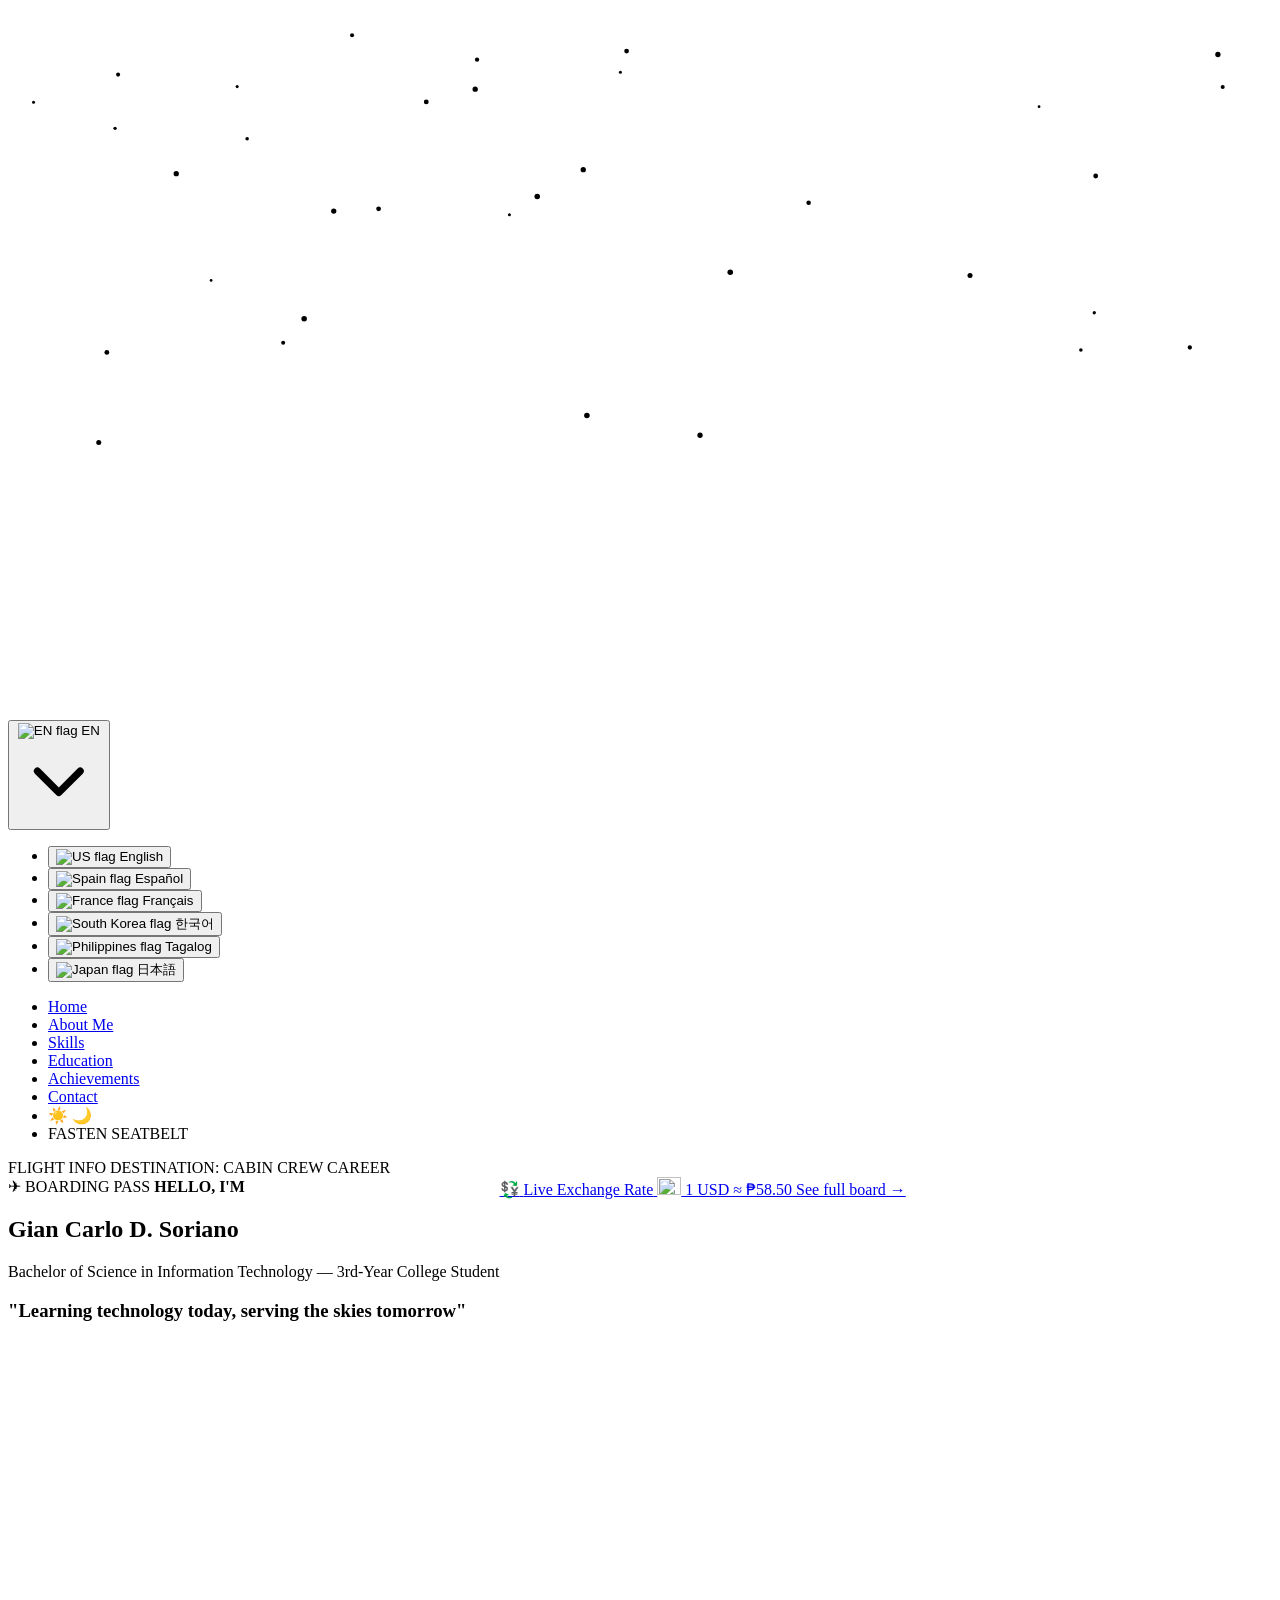
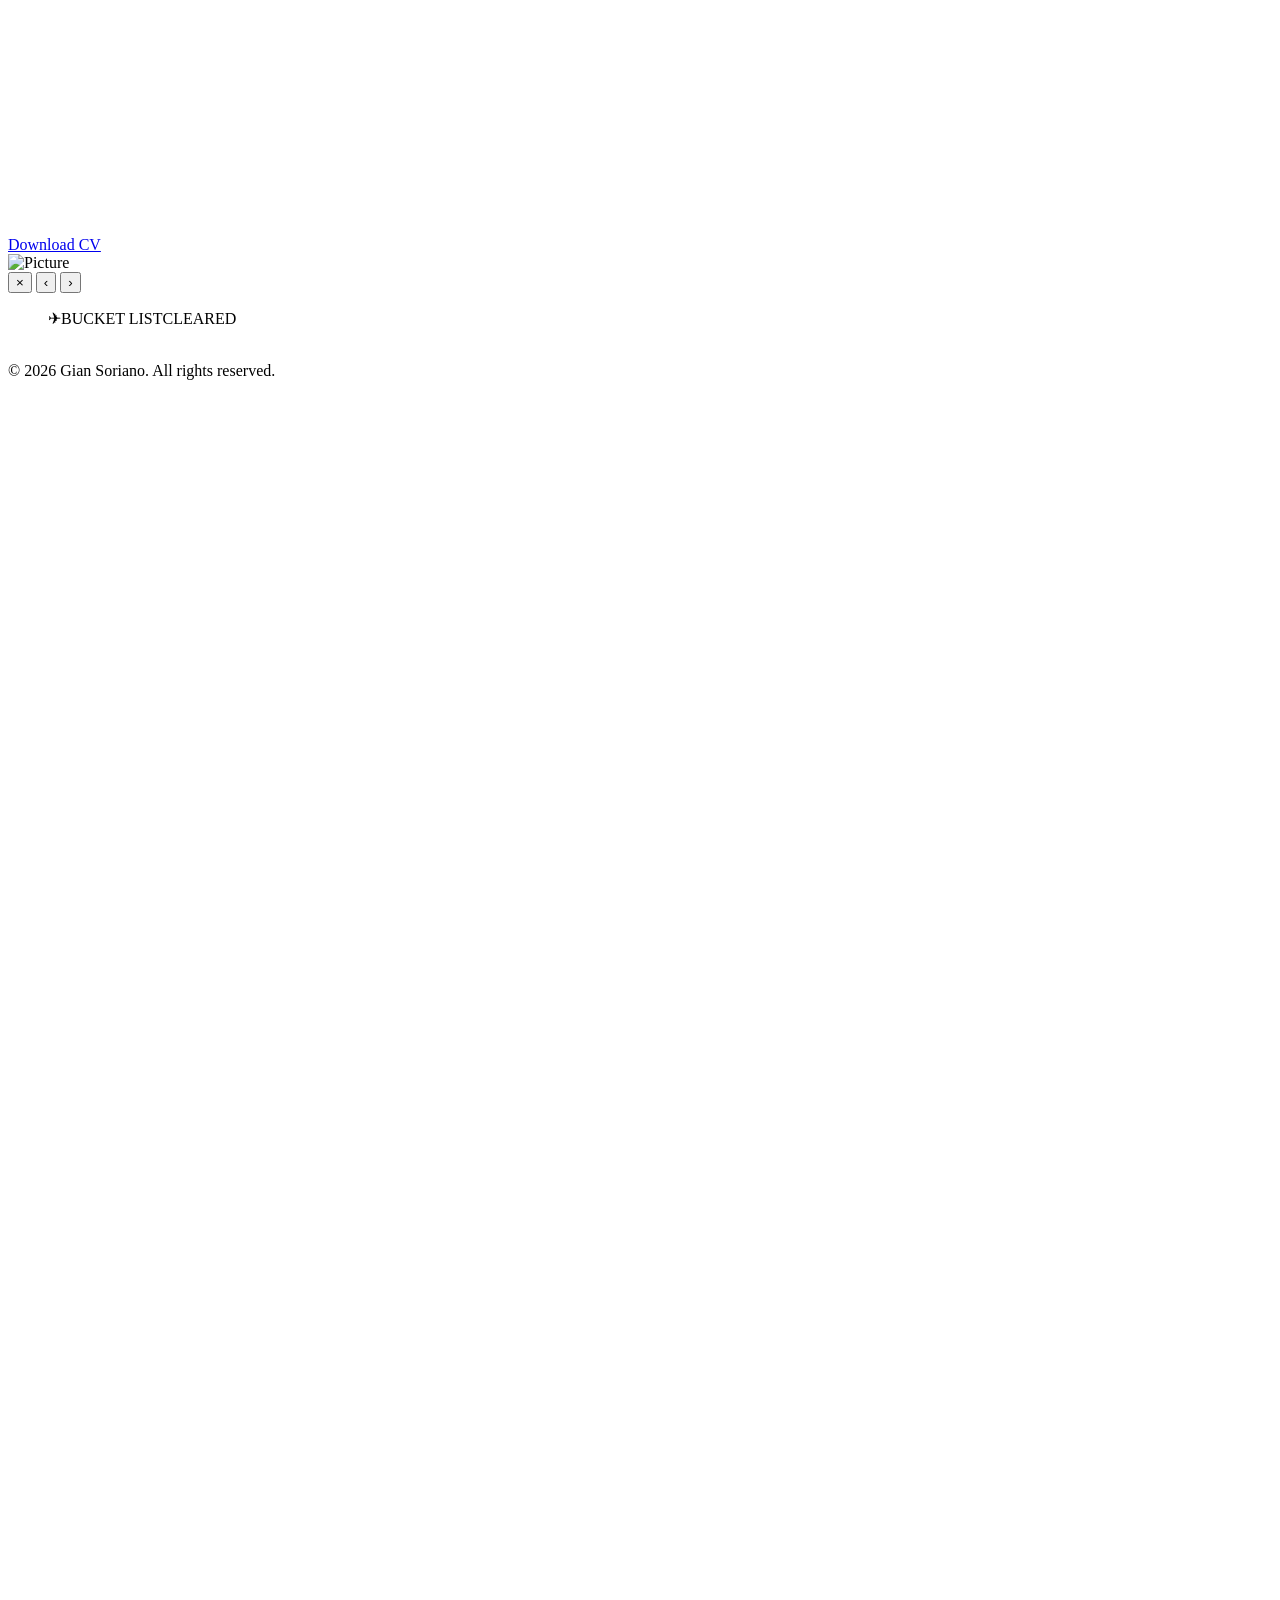
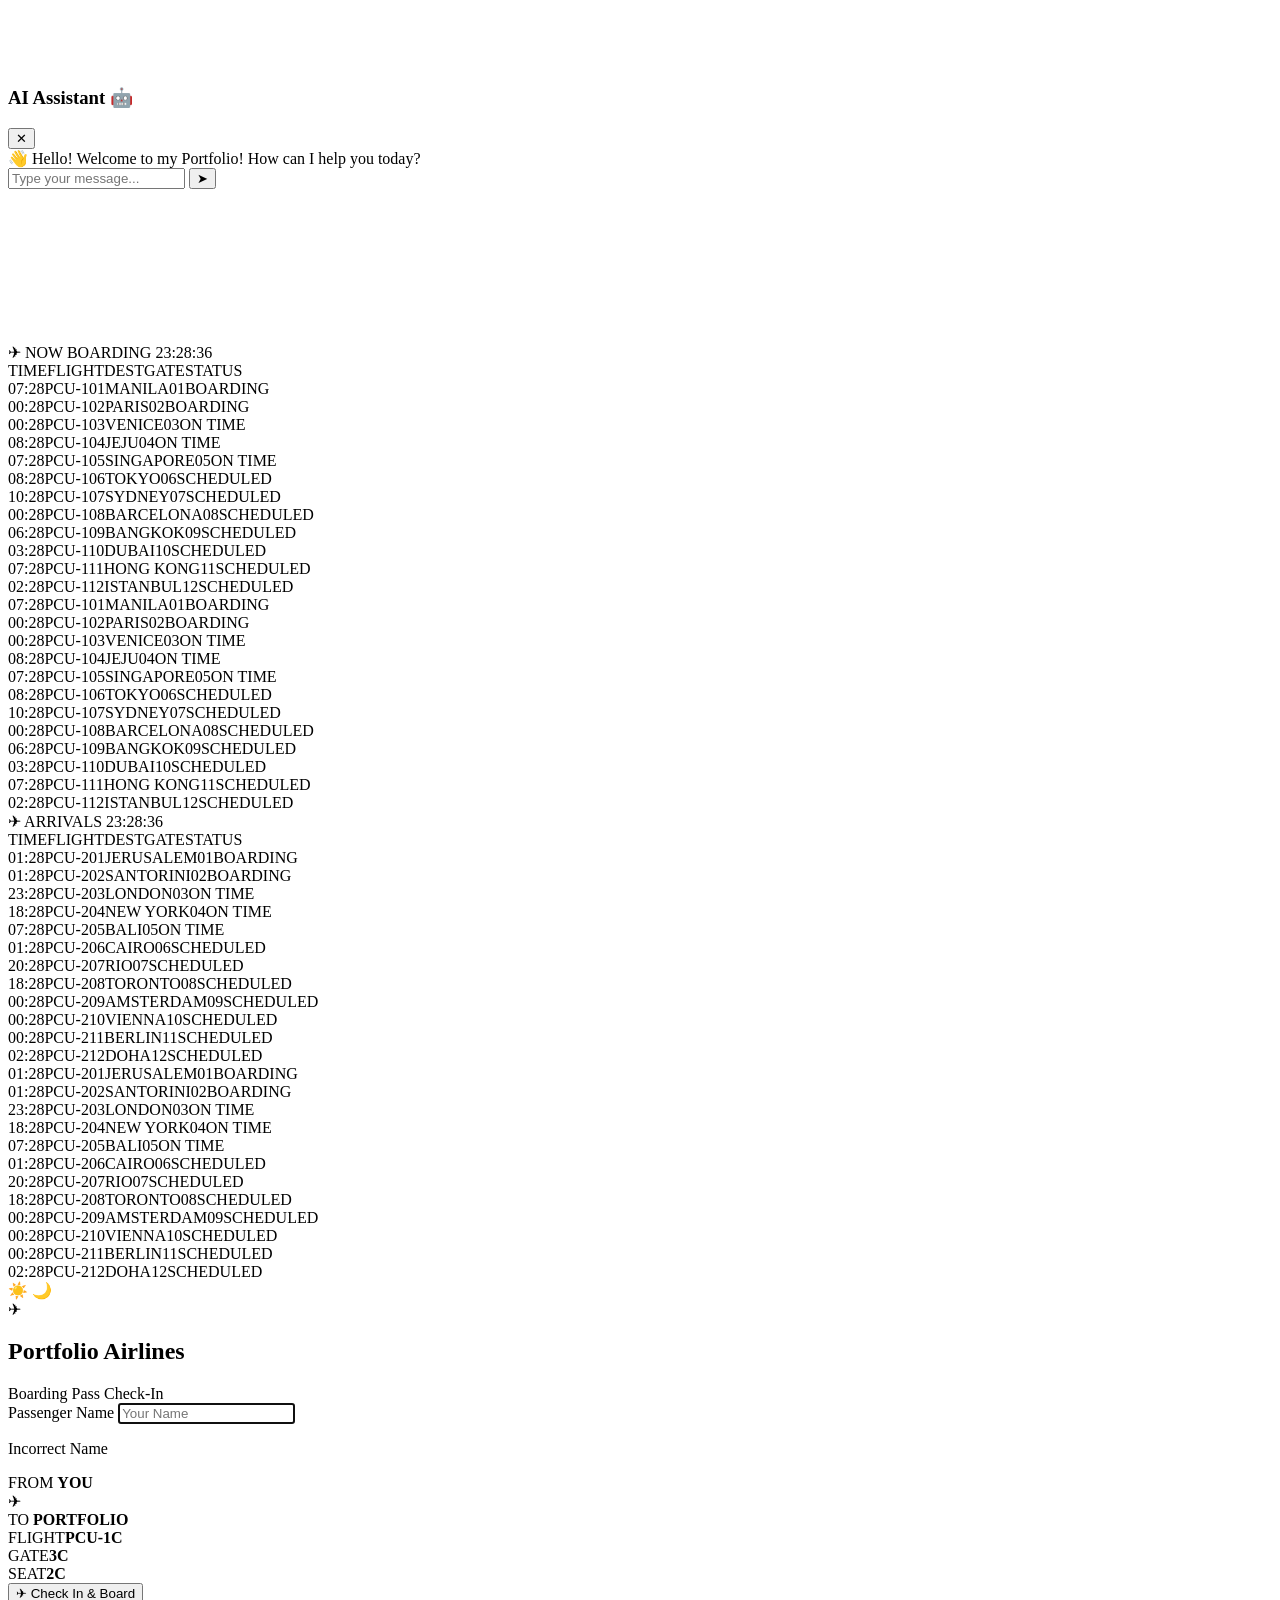
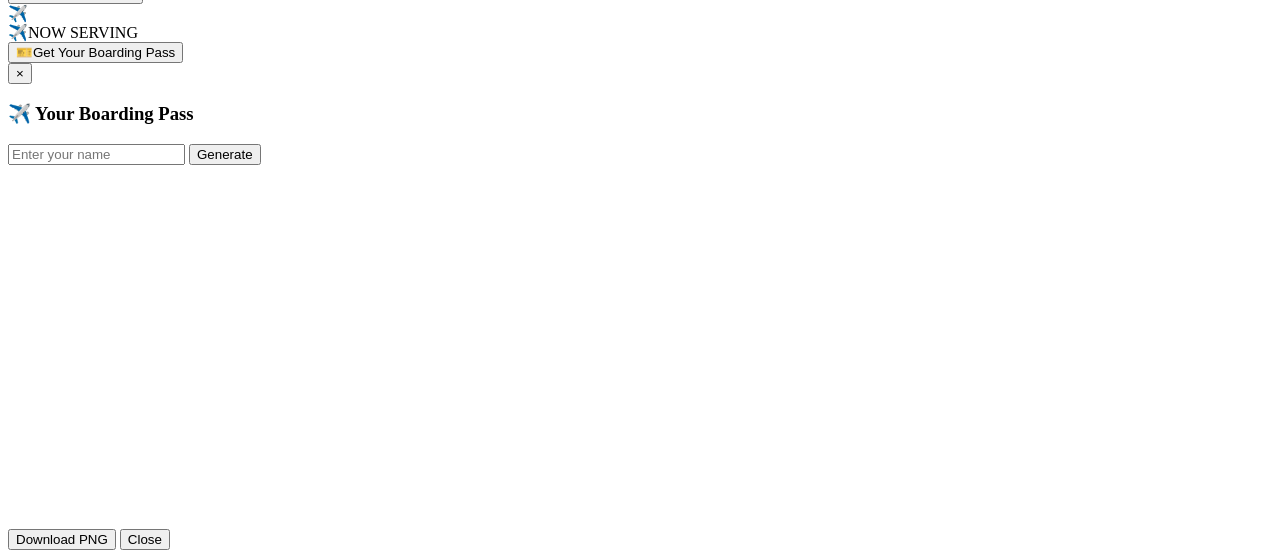
==== commit 4b669800: "IT 3C" ====
--- a/index.HTML
+++ b/index.HTML
@@ -4,7 +4,7 @@
   <meta charset="UTF-8" />
   <meta name="viewport" content="width=device-width, initial-scale=1.0" />
   <title>Soriano's Portfolio | Home</title>
-  <link rel="stylesheet" href="style.CSS" />
+  <link rel="stylesheet" href="style.css" />
   <link rel="stylesheet" href="fix.css" />
 </head>
 <body>
